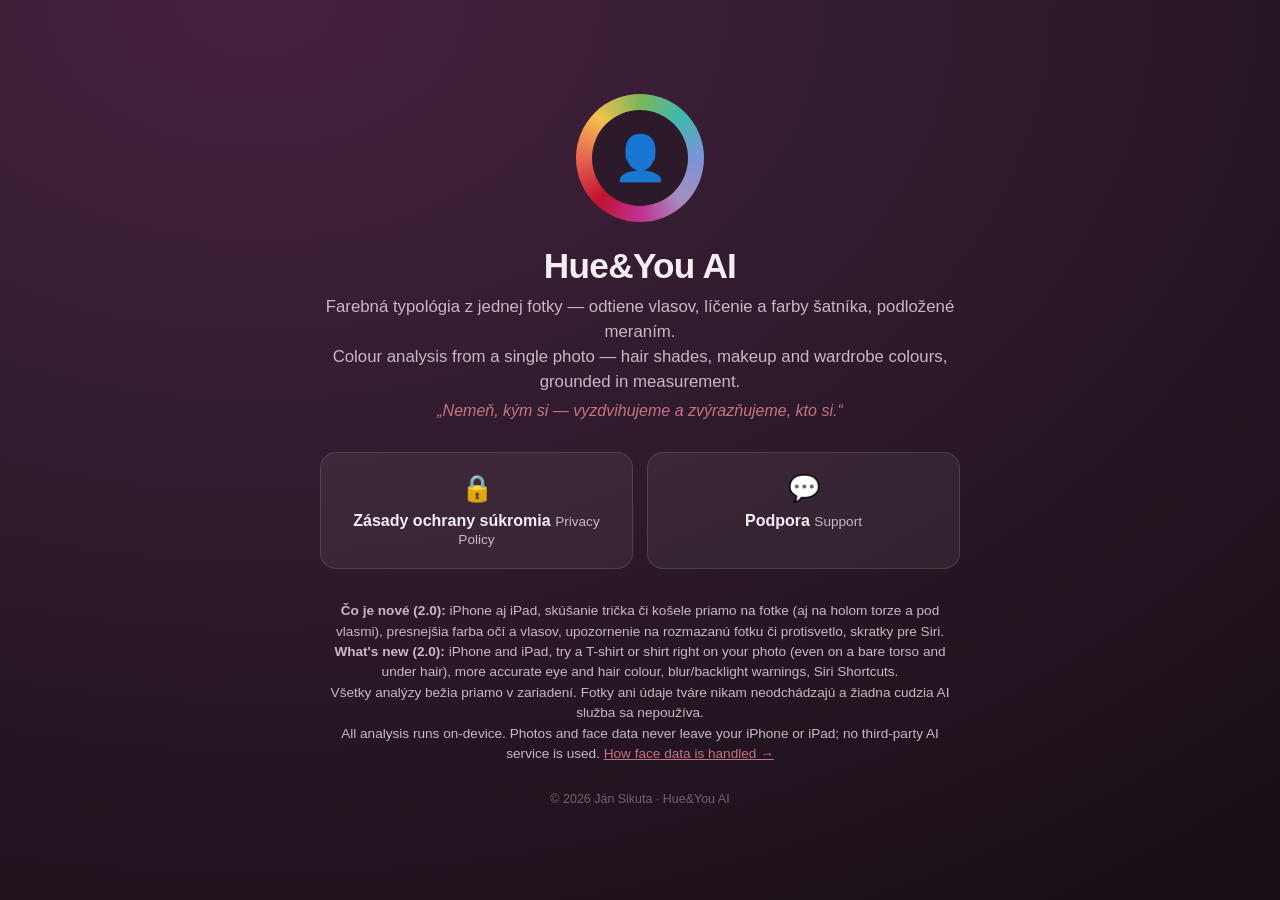
==== index.html @ 9d91d737 "Add files via upload updated 2.0" ====
<!DOCTYPE html>
<html lang="sk">
<head>
<meta charset="utf-8">
<meta name="viewport" content="width=device-width, initial-scale=1">
<title>Hue&You AI</title>
<style>
  :root {
    --plum: #2c1929; --rose: #c47484; --ink: #f4eef2; --muted: #c9b8c4;
    --card: rgba(255,255,255,.06);
  }
  * { margin: 0; padding: 0; box-sizing: border-box; }
  body {
    font-family: -apple-system, BlinkMacSystemFont, "Segoe UI", Roboto, sans-serif;
    background: radial-gradient(120% 120% at 20% 0%, #46223f 0%, var(--plum) 55%, #180e17 100%);
    color: var(--ink); min-height: 100vh; display: flex; align-items: center; justify-content: center;
    padding: 32px 20px;
  }
  main { max-width: 640px; width: 100%; text-align: center; }
  .halo {
    width: 128px; height: 128px; margin: 0 auto 24px; border-radius: 50%;
    background: conic-gradient(from 270deg, #e8654f, #f2c14e, #7cb65b, #3fb8af, #7b93d6, #a48fc0, #c2308f, #c1122f, #e8654f);
    display: flex; align-items: center; justify-content: center;
  }
  .halo .inner {
    width: 96px; height: 96px; border-radius: 50%; background: var(--plum);
    display: flex; align-items: center; justify-content: center; font-size: 44px;
  }
  h1 { font-size: 2.2rem; letter-spacing: -.02em; margin-bottom: 8px; }
  .tagline { color: var(--muted); font-size: 1.05rem; line-height: 1.5; margin-bottom: 8px; }
  .motto { color: var(--rose); font-style: italic; margin-bottom: 32px; }
  .cards { display: grid; grid-template-columns: 1fr 1fr; gap: 14px; margin-bottom: 32px; }
  @media (max-width: 480px) { .cards { grid-template-columns: 1fr; } }
  a.card {
    display: block; background: var(--card); border: 1px solid rgba(255,255,255,.12);
    border-radius: 16px; padding: 20px 16px; text-decoration: none; color: var(--ink);
    transition: background .15s ease;
  }
  a.card:hover { background: rgba(255,255,255,.11); }
  a.card .emoji { font-size: 26px; display: block; margin-bottom: 8px; }
  a.card .title { font-weight: 600; margin-bottom: 4px; }
  a.card .sub { color: var(--muted); font-size: .85rem; }
  .privacy-line { color: var(--muted); font-size: .85rem; line-height: 1.5; }
  footer { margin-top: 28px; color: rgba(255,255,255,.35); font-size: .78rem; }
</style>
</head>
<body>
<main>
  <div class="halo"><div class="inner">👤</div></div>
  <h1>Hue&amp;You AI</h1>
  <p class="tagline">Farebná typológia z jednej fotky — odtiene vlasov, líčenie a farby šatníka, podložené meraním.<br>
  Colour analysis from a single photo — hair shades, makeup and wardrobe colours, grounded in measurement.</p>
  <p class="motto">„Nemeň, kým si — vyzdvihujeme a zvýrazňujeme, kto si.“</p>

  <div class="cards">
    <a class="card" href="privacy.html">
      <span class="emoji">🔒</span>
      <span class="title">Zásady ochrany súkromia</span>
      <span class="sub">Privacy Policy</span>
    </a>
    <a class="card" href="support.html">
      <span class="emoji">💬</span>
      <span class="title">Podpora</span>
      <span class="sub">Support</span>
    </a>
  </div>

  <p class="privacy-line"><strong>Čo je nové (2.0):</strong> iPhone aj iPad, skúšanie trička či košele priamo na fotke (aj na holom torze a pod vlasmi), presnejšia farba očí a vlasov, upozornenie na rozmazanú fotku či protisvetlo, skratky pre Siri.<br>
  <strong>What's new (2.0):</strong> iPhone and iPad, try a T-shirt or shirt right on your photo (even on a bare torso and under hair), more accurate eye and hair colour, blur/backlight warnings, Siri Shortcuts.</p>

  <p class="privacy-line">Všetky analýzy bežia priamo v zariadení. Fotky ani údaje tváre nikam neodchádzajú a žiadna cudzia AI služba sa nepoužíva.<br>
  All analysis runs on-device. Photos and face data never leave your iPhone or iPad; no third-party AI service is used.
  <a href="privacy.html#face-data" style="color:var(--rose)">How face data is handled →</a></p>

  <footer>© 2026 Ján Sikuta · Hue&amp;You AI</footer>
</main>
</body>
</html>
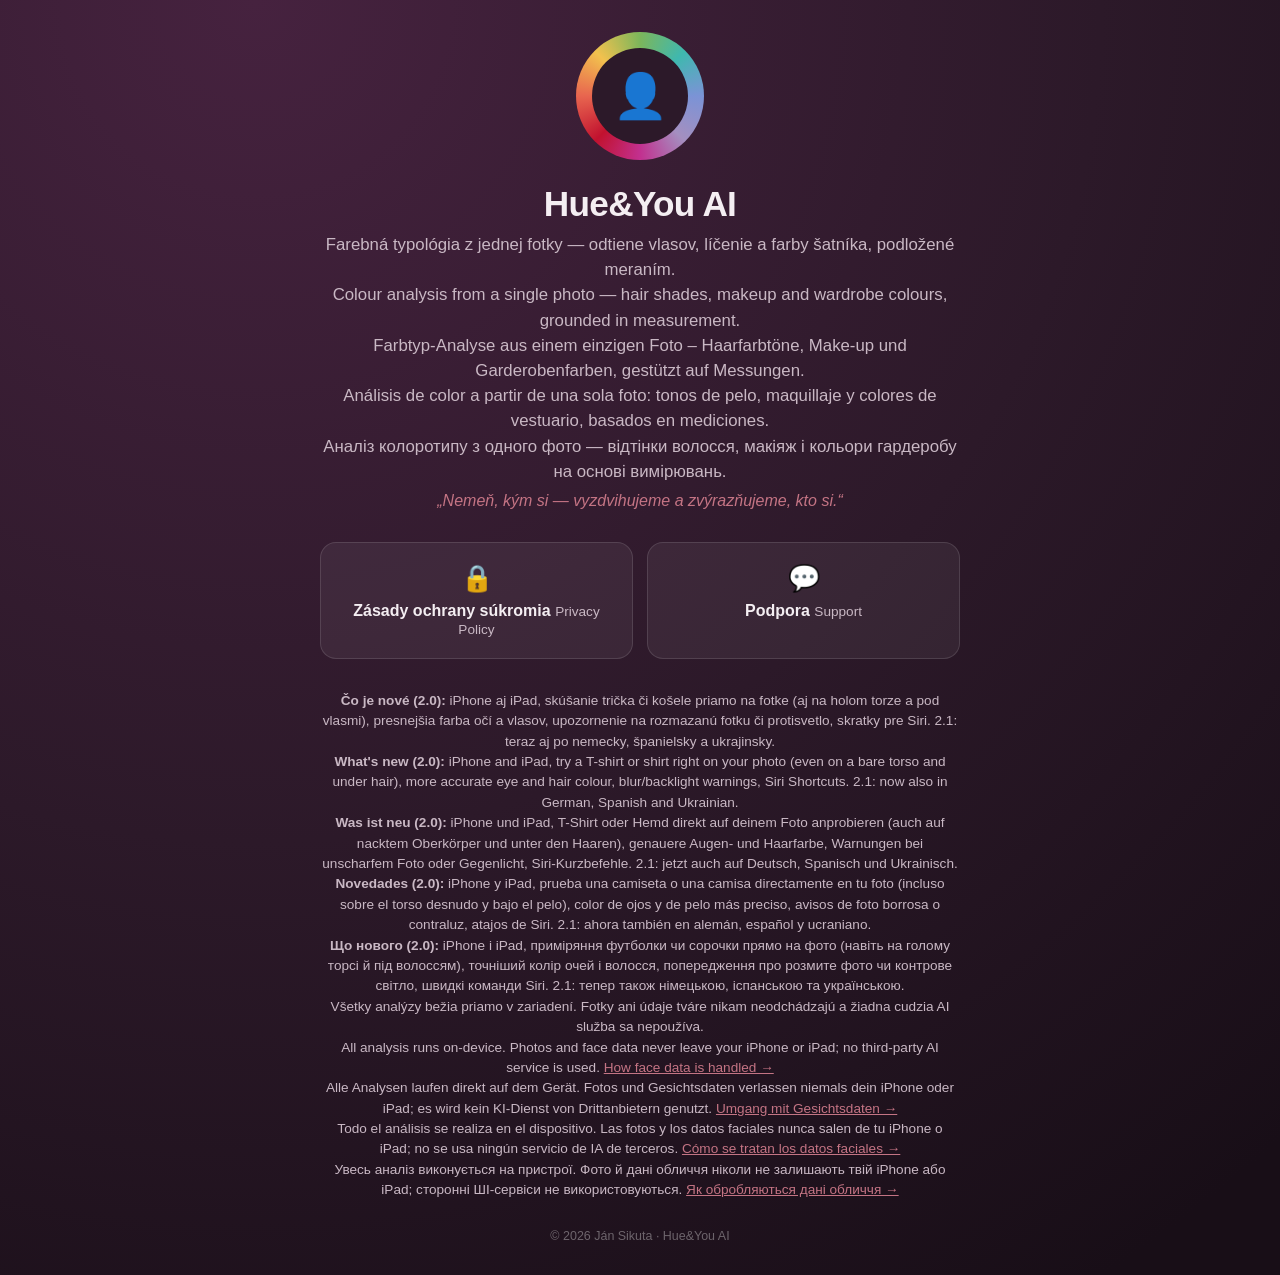
==== commit b8f9d97f: "Add files via upload" ====
--- a/index.html
+++ b/index.html
@@ -49,7 +49,10 @@
   <div class="halo"><div class="inner">👤</div></div>
   <h1>Hue&amp;You AI</h1>
   <p class="tagline">Farebná typológia z jednej fotky — odtiene vlasov, líčenie a farby šatníka, podložené meraním.<br>
-  Colour analysis from a single photo — hair shades, makeup and wardrobe colours, grounded in measurement.</p>
+  Colour analysis from a single photo — hair shades, makeup and wardrobe colours, grounded in measurement.<br>
+  <span lang="de">Farbtyp-Analyse aus einem einzigen Foto – Haarfarbtöne, Make-up und Garderobenfarben, gestützt auf Messungen.</span><br>
+  <span lang="es">Análisis de color a partir de una sola foto: tonos de pelo, maquillaje y colores de vestuario, basados en mediciones.</span><br>
+  <span lang="uk">Аналіз колоротипу з одного фото — відтінки волосся, макіяж і кольори гардеробу на основі вимірювань.</span></p>
   <p class="motto">„Nemeň, kým si — vyzdvihujeme a zvýrazňujeme, kto si.“</p>
 
   <div class="cards">
@@ -65,12 +68,21 @@
     </a>
   </div>
 
-  <p class="privacy-line"><strong>Čo je nové (2.0):</strong> iPhone aj iPad, skúšanie trička či košele priamo na fotke (aj na holom torze a pod vlasmi), presnejšia farba očí a vlasov, upozornenie na rozmazanú fotku či protisvetlo, skratky pre Siri.<br>
-  <strong>What's new (2.0):</strong> iPhone and iPad, try a T-shirt or shirt right on your photo (even on a bare torso and under hair), more accurate eye and hair colour, blur/backlight warnings, Siri Shortcuts.</p>
+  <p class="privacy-line"><strong>Čo je nové (2.0):</strong> iPhone aj iPad, skúšanie trička či košele priamo na fotke (aj na holom torze a pod vlasmi), presnejšia farba očí a vlasov, upozornenie na rozmazanú fotku či protisvetlo, skratky pre Siri. 2.1: teraz aj po nemecky, španielsky a ukrajinsky.<br>
+  <strong>What's new (2.0):</strong> iPhone and iPad, try a T-shirt or shirt right on your photo (even on a bare torso and under hair), more accurate eye and hair colour, blur/backlight warnings, Siri Shortcuts. 2.1: now also in German, Spanish and Ukrainian.<br>
+  <span lang="de"><strong>Was ist neu (2.0):</strong> iPhone und iPad, T-Shirt oder Hemd direkt auf deinem Foto anprobieren (auch auf nacktem Oberkörper und unter den Haaren), genauere Augen- und Haarfarbe, Warnungen bei unscharfem Foto oder Gegenlicht, Siri-Kurzbefehle. 2.1: jetzt auch auf Deutsch, Spanisch und Ukrainisch.</span><br>
+  <span lang="es"><strong>Novedades (2.0):</strong> iPhone y iPad, prueba una camiseta o una camisa directamente en tu foto (incluso sobre el torso desnudo y bajo el pelo), color de ojos y de pelo más preciso, avisos de foto borrosa o contraluz, atajos de Siri. 2.1: ahora también en alemán, español y ucraniano.</span><br>
+  <span lang="uk"><strong>Що нового (2.0):</strong> iPhone і iPad, приміряння футболки чи сорочки прямо на фото (навіть на голому торсі й під волоссям), точніший колір очей і волосся, попередження про розмите фото чи контрове світло, швидкі команди Siri. 2.1: тепер також німецькою, іспанською та українською.</span></p>
 
   <p class="privacy-line">Všetky analýzy bežia priamo v zariadení. Fotky ani údaje tváre nikam neodchádzajú a žiadna cudzia AI služba sa nepoužíva.<br>
   All analysis runs on-device. Photos and face data never leave your iPhone or iPad; no third-party AI service is used.
-  <a href="privacy.html#face-data" style="color:var(--rose)">How face data is handled →</a></p>
+  <a href="privacy.html#face-data" style="color:var(--rose)">How face data is handled →</a><br>
+  <span lang="de">Alle Analysen laufen direkt auf dem Gerät. Fotos und Gesichtsdaten verlassen niemals dein iPhone oder iPad; es wird kein KI-Dienst von Drittanbietern genutzt.
+  <a href="privacy.html#gesichtsdaten" style="color:var(--rose)">Umgang mit Gesichtsdaten →</a></span><br>
+  <span lang="es">Todo el análisis se realiza en el dispositivo. Las fotos y los datos faciales nunca salen de tu iPhone o iPad; no se usa ningún servicio de IA de terceros.
+  <a href="privacy.html#datos-faciales" style="color:var(--rose)">Cómo se tratan los datos faciales →</a></span><br>
+  <span lang="uk">Увесь аналіз виконується на пристрої. Фото й дані обличчя ніколи не залишають твій iPhone або iPad; сторонні ШІ-сервіси не використовуються.
+  <a href="privacy.html#dani-oblychchia" style="color:var(--rose)">Як обробляються дані обличчя →</a></span></p>
 
   <footer>© 2026 Ján Sikuta · Hue&amp;You AI</footer>
 </main>
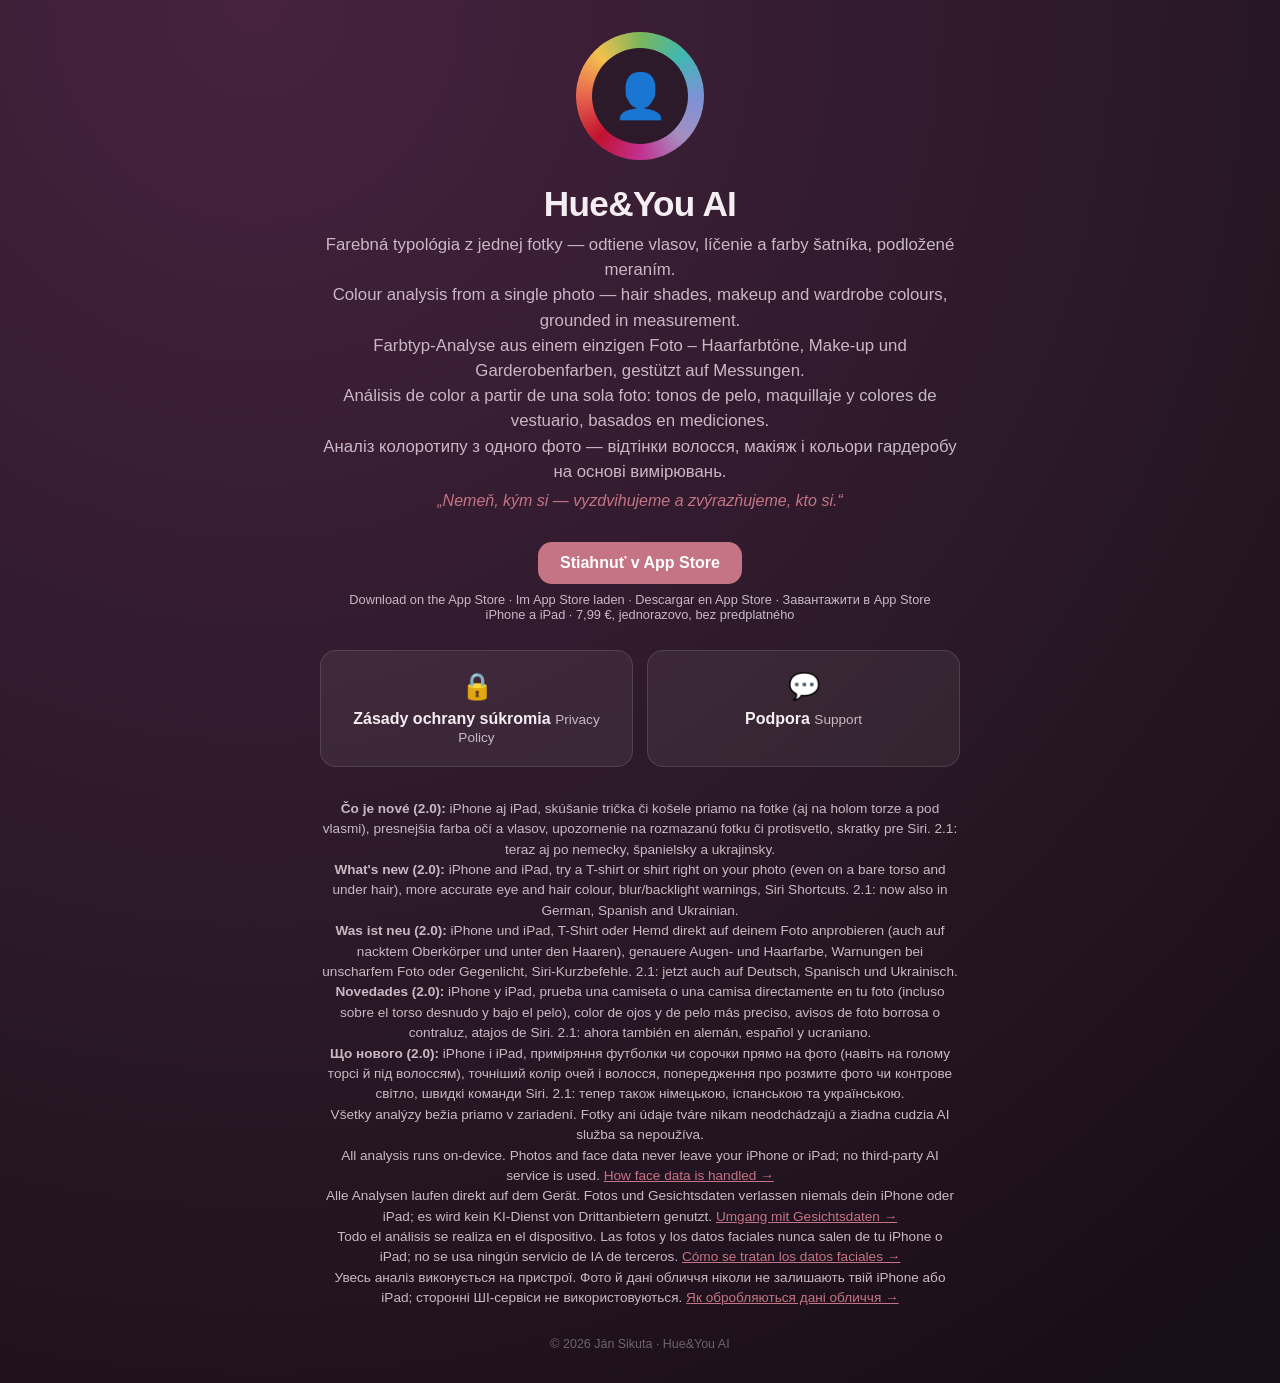
==== commit fa05c6d4: "Add files via upload updated" ====
--- a/index.html
+++ b/index.html
@@ -29,6 +29,10 @@
   h1 { font-size: 2.2rem; letter-spacing: -.02em; margin-bottom: 8px; }
   .tagline { color: var(--muted); font-size: 1.05rem; line-height: 1.5; margin-bottom: 8px; }
   .motto { color: var(--rose); font-style: italic; margin-bottom: 32px; }
+  .store { display: inline-flex; align-items: center; gap: 10px; background: var(--rose); color: #fff;
+    text-decoration: none; font-weight: 600; padding: 12px 22px; border-radius: 14px; margin-bottom: 8px; }
+  .store:hover { filter: brightness(1.08); }
+  .store-sub { color: var(--muted); font-size: .8rem; margin-bottom: 28px; }
   .cards { display: grid; grid-template-columns: 1fr 1fr; gap: 14px; margin-bottom: 32px; }
   @media (max-width: 480px) { .cards { grid-template-columns: 1fr; } }
   a.card {
@@ -54,6 +58,9 @@
   <span lang="es">Análisis de color a partir de una sola foto: tonos de pelo, maquillaje y colores de vestuario, basados en mediciones.</span><br>
   <span lang="uk">Аналіз колоротипу з одного фото — відтінки волосся, макіяж і кольори гардеробу на основі вимірювань.</span></p>
   <p class="motto">„Nemeň, kým si — vyzdvihujeme a zvýrazňujeme, kto si.“</p>
+
+  <a class="store" href="https://apps.apple.com/app/id6802354065">Stiahnuť v App Store</a>
+  <p class="store-sub">Download on the App Store · Im App Store laden · Descargar en App Store · Завантажити в App Store<br>iPhone a iPad · 7,99 €, jednorazovo, bez predplatného</p>
 
   <div class="cards">
     <a class="card" href="privacy.html">
@@ -84,7 +91,8 @@
   <span lang="uk">Увесь аналіз виконується на пристрої. Фото й дані обличчя ніколи не залишають твій iPhone або iPad; сторонні ШІ-сервіси не використовуються.
   <a href="privacy.html#dani-oblychchia" style="color:var(--rose)">Як обробляються дані обличчя →</a></span></p>
 
-  <footer>© 2026 Ján Sikuta · Hue&amp;You AI</footer>
+  <footer><span data-fz>©</span> 2026 Ján Sikuta · Hue&amp;You AI</footer>
 </main>
+<script src="site.js" defer></script>
 </body>
 </html>
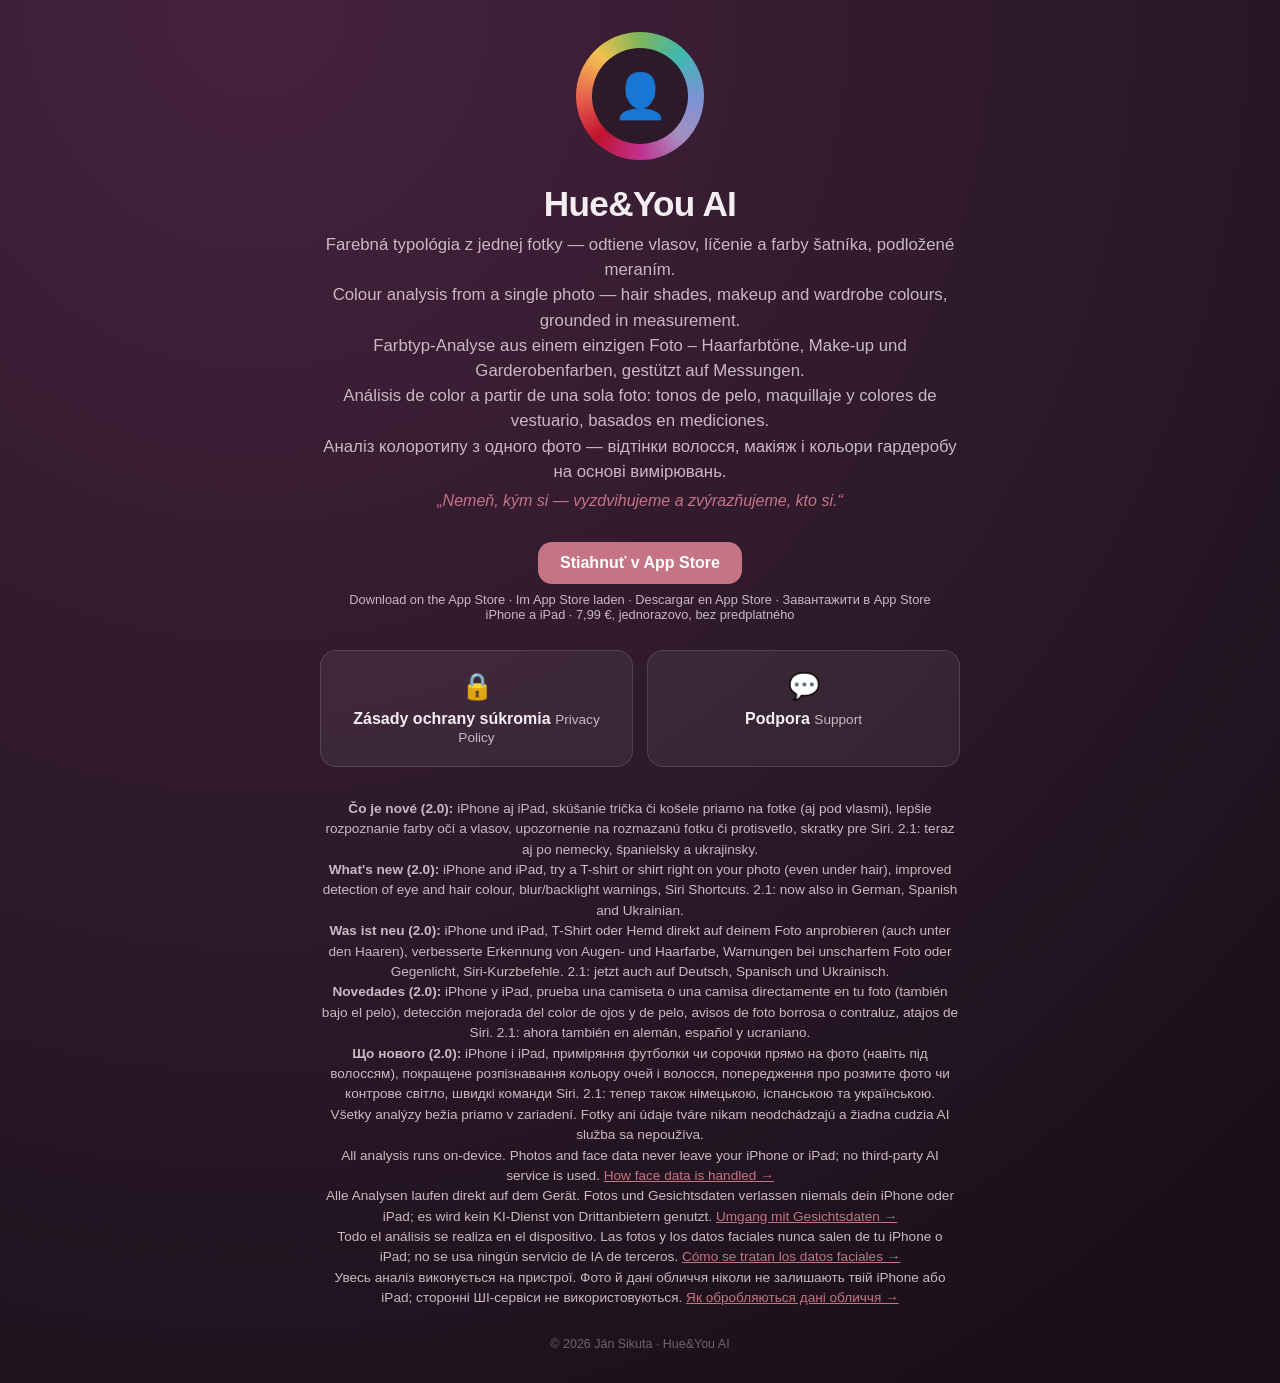
==== commit bf4cccb5: "Text 2.0: bez zmienky o holom torze, lepšie rozpoznanie namiesto presnejšie (pravidlá Apple 2026-10)" ====
--- a/index.html
+++ b/index.html
@@ -75,11 +75,11 @@
     </a>
   </div>
 
-  <p class="privacy-line"><strong>Čo je nové (2.0):</strong> iPhone aj iPad, skúšanie trička či košele priamo na fotke (aj na holom torze a pod vlasmi), presnejšia farba očí a vlasov, upozornenie na rozmazanú fotku či protisvetlo, skratky pre Siri. 2.1: teraz aj po nemecky, španielsky a ukrajinsky.<br>
-  <strong>What's new (2.0):</strong> iPhone and iPad, try a T-shirt or shirt right on your photo (even on a bare torso and under hair), more accurate eye and hair colour, blur/backlight warnings, Siri Shortcuts. 2.1: now also in German, Spanish and Ukrainian.<br>
-  <span lang="de"><strong>Was ist neu (2.0):</strong> iPhone und iPad, T-Shirt oder Hemd direkt auf deinem Foto anprobieren (auch auf nacktem Oberkörper und unter den Haaren), genauere Augen- und Haarfarbe, Warnungen bei unscharfem Foto oder Gegenlicht, Siri-Kurzbefehle. 2.1: jetzt auch auf Deutsch, Spanisch und Ukrainisch.</span><br>
-  <span lang="es"><strong>Novedades (2.0):</strong> iPhone y iPad, prueba una camiseta o una camisa directamente en tu foto (incluso sobre el torso desnudo y bajo el pelo), color de ojos y de pelo más preciso, avisos de foto borrosa o contraluz, atajos de Siri. 2.1: ahora también en alemán, español y ucraniano.</span><br>
-  <span lang="uk"><strong>Що нового (2.0):</strong> iPhone і iPad, приміряння футболки чи сорочки прямо на фото (навіть на голому торсі й під волоссям), точніший колір очей і волосся, попередження про розмите фото чи контрове світло, швидкі команди Siri. 2.1: тепер також німецькою, іспанською та українською.</span></p>
+  <p class="privacy-line"><strong>Čo je nové (2.0):</strong> iPhone aj iPad, skúšanie trička či košele priamo na fotke (aj pod vlasmi), lepšie rozpoznanie farby očí a vlasov, upozornenie na rozmazanú fotku či protisvetlo, skratky pre Siri. 2.1: teraz aj po nemecky, španielsky a ukrajinsky.<br>
+  <strong>What's new (2.0):</strong> iPhone and iPad, try a T-shirt or shirt right on your photo (even under hair), improved detection of eye and hair colour, blur/backlight warnings, Siri Shortcuts. 2.1: now also in German, Spanish and Ukrainian.<br>
+  <span lang="de"><strong>Was ist neu (2.0):</strong> iPhone und iPad, T-Shirt oder Hemd direkt auf deinem Foto anprobieren (auch unter den Haaren), verbesserte Erkennung von Augen- und Haarfarbe, Warnungen bei unscharfem Foto oder Gegenlicht, Siri-Kurzbefehle. 2.1: jetzt auch auf Deutsch, Spanisch und Ukrainisch.</span><br>
+  <span lang="es"><strong>Novedades (2.0):</strong> iPhone y iPad, prueba una camiseta o una camisa directamente en tu foto (también bajo el pelo), detección mejorada del color de ojos y de pelo, avisos de foto borrosa o contraluz, atajos de Siri. 2.1: ahora también en alemán, español y ucraniano.</span><br>
+  <span lang="uk"><strong>Що нового (2.0):</strong> iPhone і iPad, приміряння футболки чи сорочки прямо на фото (навіть під волоссям), покращене розпізнавання кольору очей і волосся, попередження про розмите фото чи контрове світло, швидкі команди Siri. 2.1: тепер також німецькою, іспанською та українською.</span></p>
 
   <p class="privacy-line">Všetky analýzy bežia priamo v zariadení. Fotky ani údaje tváre nikam neodchádzajú a žiadna cudzia AI služba sa nepoužíva.<br>
   All analysis runs on-device. Photos and face data never leave your iPhone or iPad; no third-party AI service is used.
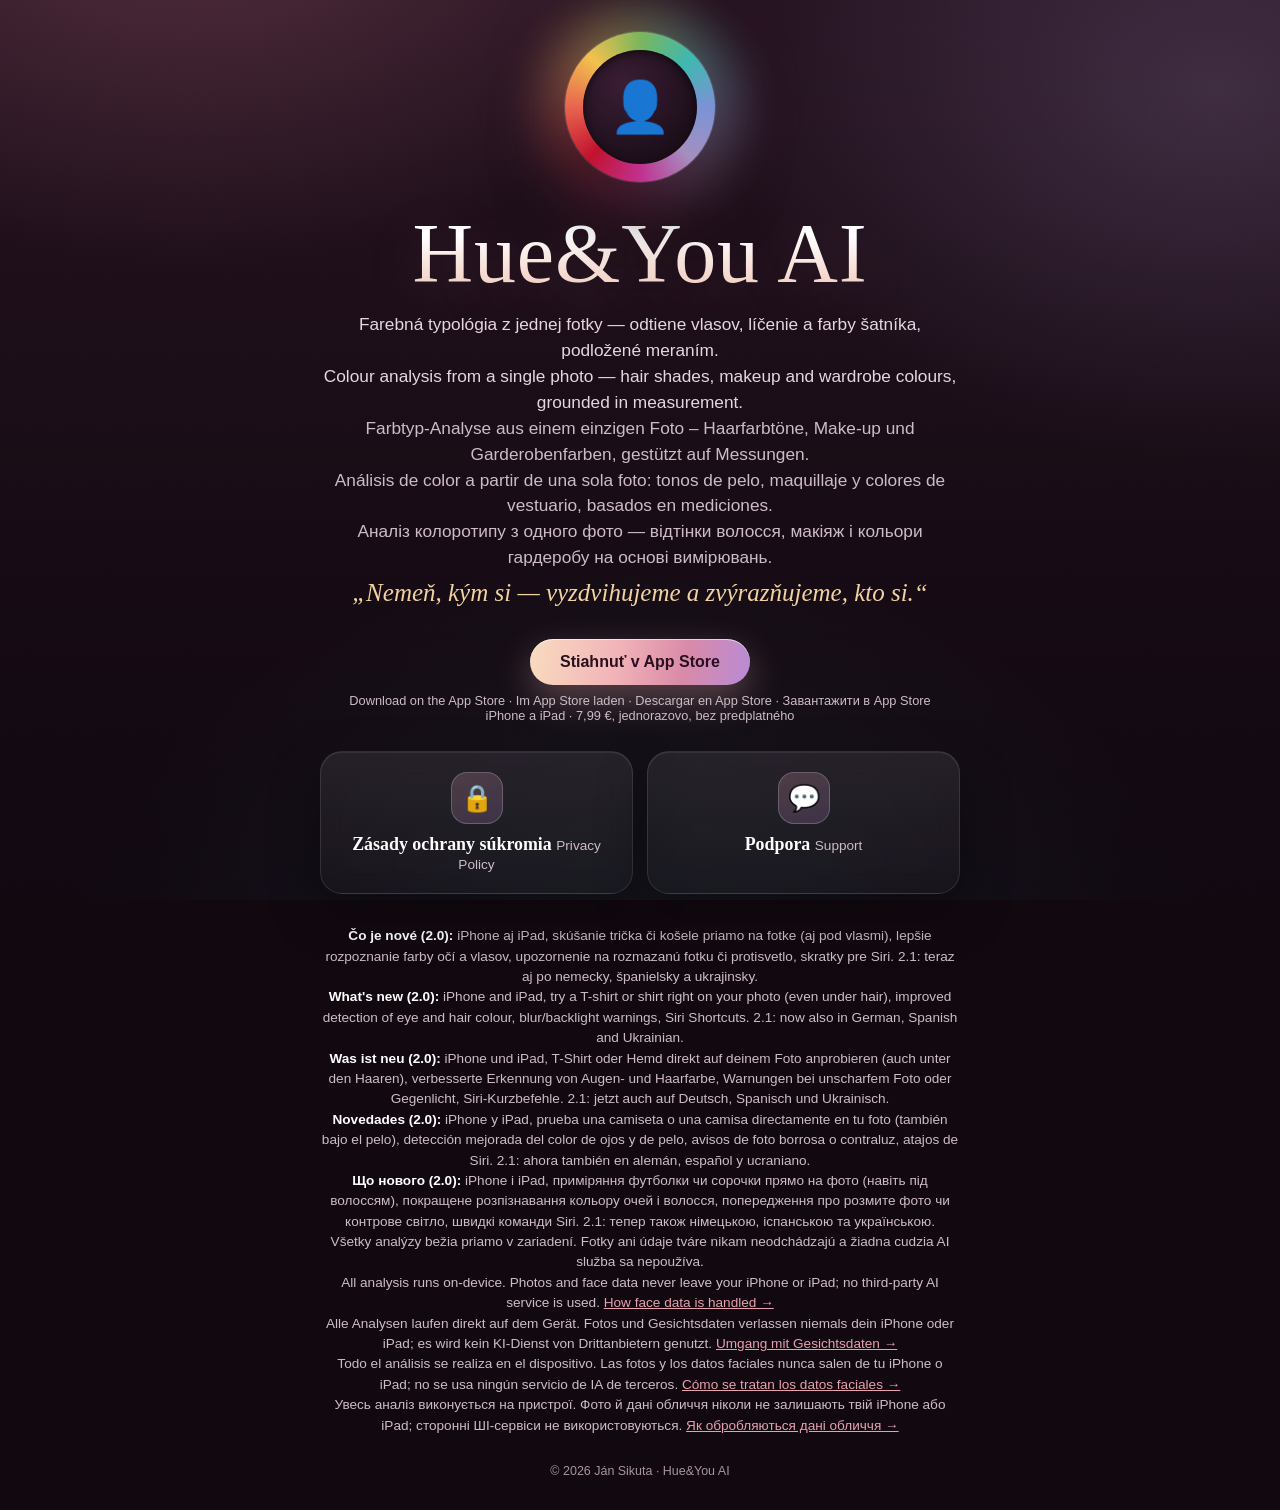
==== commit 344e3824: "Nový vzhľad (glam.css): haute couture - zamatová slivka, dúhový prstenec, ružové zlato, Didot" ====
--- a/index.html
+++ b/index.html
@@ -47,6 +47,7 @@
   .privacy-line { color: var(--muted); font-size: .85rem; line-height: 1.5; }
   footer { margin-top: 28px; color: rgba(255,255,255,.35); font-size: .78rem; }
 </style>
+<link rel="stylesheet" href="glam.css?v=20261017">
 </head>
 <body>
 <main>
--- a/glam.css
+++ b/glam.css
@@ -0,0 +1,89 @@
+/* Hue&You AI - glam.css
+   „Haute couture“: zamatová slivka, dúhový prstenec farieb, ružovozlatý akcent a módne pätkové písmo
+   (Didot / Bodoni na zariadeniach Apple, inak New York či Georgia; bez Google Fonts).
+   Načítava sa po vnútornom <style> a prepisuje jeho farby. */
+:root{
+  --plum:#1d0f1b; --rose:#e7a0ae; --rose-2:#f5c6c9; --gold:#f1d3a1;
+  --ink:#f7eff4; --muted:#cdbcc8; --soft:#a8949f;
+  --line:rgba(255,255,255,.11); --line-2:rgba(255,255,255,.2);
+  --grad:linear-gradient(100deg,#f9dcc0 0%,#f1b3b8 40%,#d98aa8 70%,#b88bd6 100%);
+  --display:"Didot","Bodoni 72","Bodoni MT","New York",ui-serif,Georgia,serif;
+  --serif:"New York","Iowan Old Style",ui-serif,Georgia,serif;
+  color-scheme:dark;
+}
+html{background:#120910;}
+body{
+  background:
+    radial-gradient(900px 600px at 15% -10%, rgba(196,116,132,.28), transparent 60%),
+    radial-gradient(800px 600px at 95% 10%, rgba(164,143,192,.22), transparent 62%),
+    radial-gradient(1000px 800px at 50% 115%, rgba(63,184,175,.10), transparent 60%),
+    linear-gradient(180deg,#24111f 0%,#160b14 60%,#100710 100%)!important;
+  background-attachment:fixed!important;color:var(--ink)!important;
+}
+body::before{
+  content:"";position:fixed;inset:0;pointer-events:none;z-index:0;opacity:.06;mix-blend-mode:overlay;
+  background-image:url("data:image/svg+xml;utf8,<svg xmlns='http://www.w3.org/2000/svg' width='160' height='160'><filter id='n'><feTurbulence type='fractalNoise' baseFrequency='.9' numOctaves='2' stitchTiles='stitch'/></filter><rect width='100%' height='100%' filter='url(%23n)'/></svg>");
+}
+main{position:relative;z-index:1;}
+::selection{background:rgba(231,160,174,.4);color:#fff;}
+
+/* Dúhový prstenec */
+.halo{
+  width:150px!important;height:150px!important;margin-bottom:30px!important;position:relative;
+  box-shadow:0 0 0 1px rgba(255,255,255,.12),0 30px 70px rgba(0,0,0,.55),0 0 90px rgba(241,179,184,.30);
+  animation:spin 40s linear infinite;
+}
+.halo::after{content:"";position:absolute;inset:-14px;border-radius:50%;z-index:-1;
+  background:inherit;filter:blur(26px);opacity:.55;}
+.halo .inner{
+  width:114px!important;height:114px!important;font-size:50px!important;
+  background:radial-gradient(circle at 35% 30%,#3a1d34,#1d0f1b 70%)!important;
+  box-shadow:inset 0 2px 10px rgba(0,0,0,.6);animation:spin 40s linear infinite reverse;
+}
+@keyframes spin{to{transform:rotate(360deg);}}
+@media (prefers-reduced-motion:reduce){.halo,.halo .inner{animation:none;}}
+
+/* Typografia */
+h1{
+  font-family:var(--display)!important;font-weight:400!important;letter-spacing:.01em!important;
+  font-size:clamp(30px,7vw,52px)!important;line-height:1.05!important;margin-bottom:16px!important;hyphens:auto;overflow-wrap:break-word;
+  background:linear-gradient(180deg,#ffffff 30%,#f1c9b8 100%);-webkit-background-clip:text;background-clip:text;color:transparent;
+  text-shadow:0 10px 60px rgba(241,179,184,.18);
+}
+.halo ~ h1{font-size:clamp(46px,9vw,84px)!important;line-height:1!important;}
+h2{font-family:var(--serif)!important;font-weight:600!important;color:var(--rose-2)!important;font-size:clamp(20px,2.6vw,24px)!important;letter-spacing:.01em;}
+.tagline{color:#e6d6e0!important;font-weight:300;font-size:1.08rem!important;}
+.tagline span[lang]{color:var(--muted);}
+.motto{font-family:var(--display);font-style:italic;color:var(--gold)!important;font-size:clamp(20px,2.6vw,25px)!important;}
+p,li{color:#e9dde5;}
+.en,.store-sub,.privacy-line,.updated{color:var(--muted)!important;}
+a,li a{color:var(--rose-2);}
+a:hover{color:#fff;}
+a.back{color:var(--rose)!important;letter-spacing:.04em;}
+strong,b{color:#fff;}
+
+/* Tlačidlá */
+.store,.mail{
+  background:var(--grad)!important;color:#2a0f1f!important;font-weight:700!important;border-radius:999px!important;
+  padding:14px 30px!important;box-shadow:0 14px 36px rgba(241,179,184,.32),inset 0 1px 0 rgba(255,255,255,.6)!important;
+  transition:transform .2s ease,box-shadow .2s ease;
+}
+.store:hover,.mail:hover{transform:translateY(-2px);filter:none!important;box-shadow:0 20px 46px rgba(241,179,184,.42),inset 0 1px 0 rgba(255,255,255,.6)!important;}
+
+/* Karty a boxy */
+a.card,.box{
+  background:linear-gradient(180deg,rgba(255,255,255,.08),rgba(255,255,255,.025))!important;
+  border:1px solid var(--line)!important;border-radius:22px!important;
+  -webkit-backdrop-filter:blur(12px);backdrop-filter:blur(12px);
+  box-shadow:inset 0 1px 0 rgba(255,255,255,.07),0 20px 50px rgba(0,0,0,.35)!important;
+}
+a.card{transition:transform .25s ease,border-color .25s ease,box-shadow .25s ease;}
+a.card:hover{transform:translateY(-3px);border-color:rgba(241,179,184,.45)!important;
+  box-shadow:inset 0 1px 0 rgba(255,255,255,.09),0 26px 60px rgba(0,0,0,.45),0 0 50px rgba(241,179,184,.14)!important;}
+a.card .title{font-family:var(--serif);font-size:1.12rem;color:#fff;}
+a.card .emoji{width:52px;height:52px;margin:0 auto 10px!important;display:grid!important;place-items:center;border-radius:16px;
+  background:linear-gradient(150deg,rgba(241,179,184,.20),rgba(184,139,214,.20));border:1px solid var(--line-2);}
+
+footer{color:var(--soft)!important;}
+footer a{color:var(--rose-2)!important;}
+@media (max-width:600px){body{background-attachment:scroll!important;}}
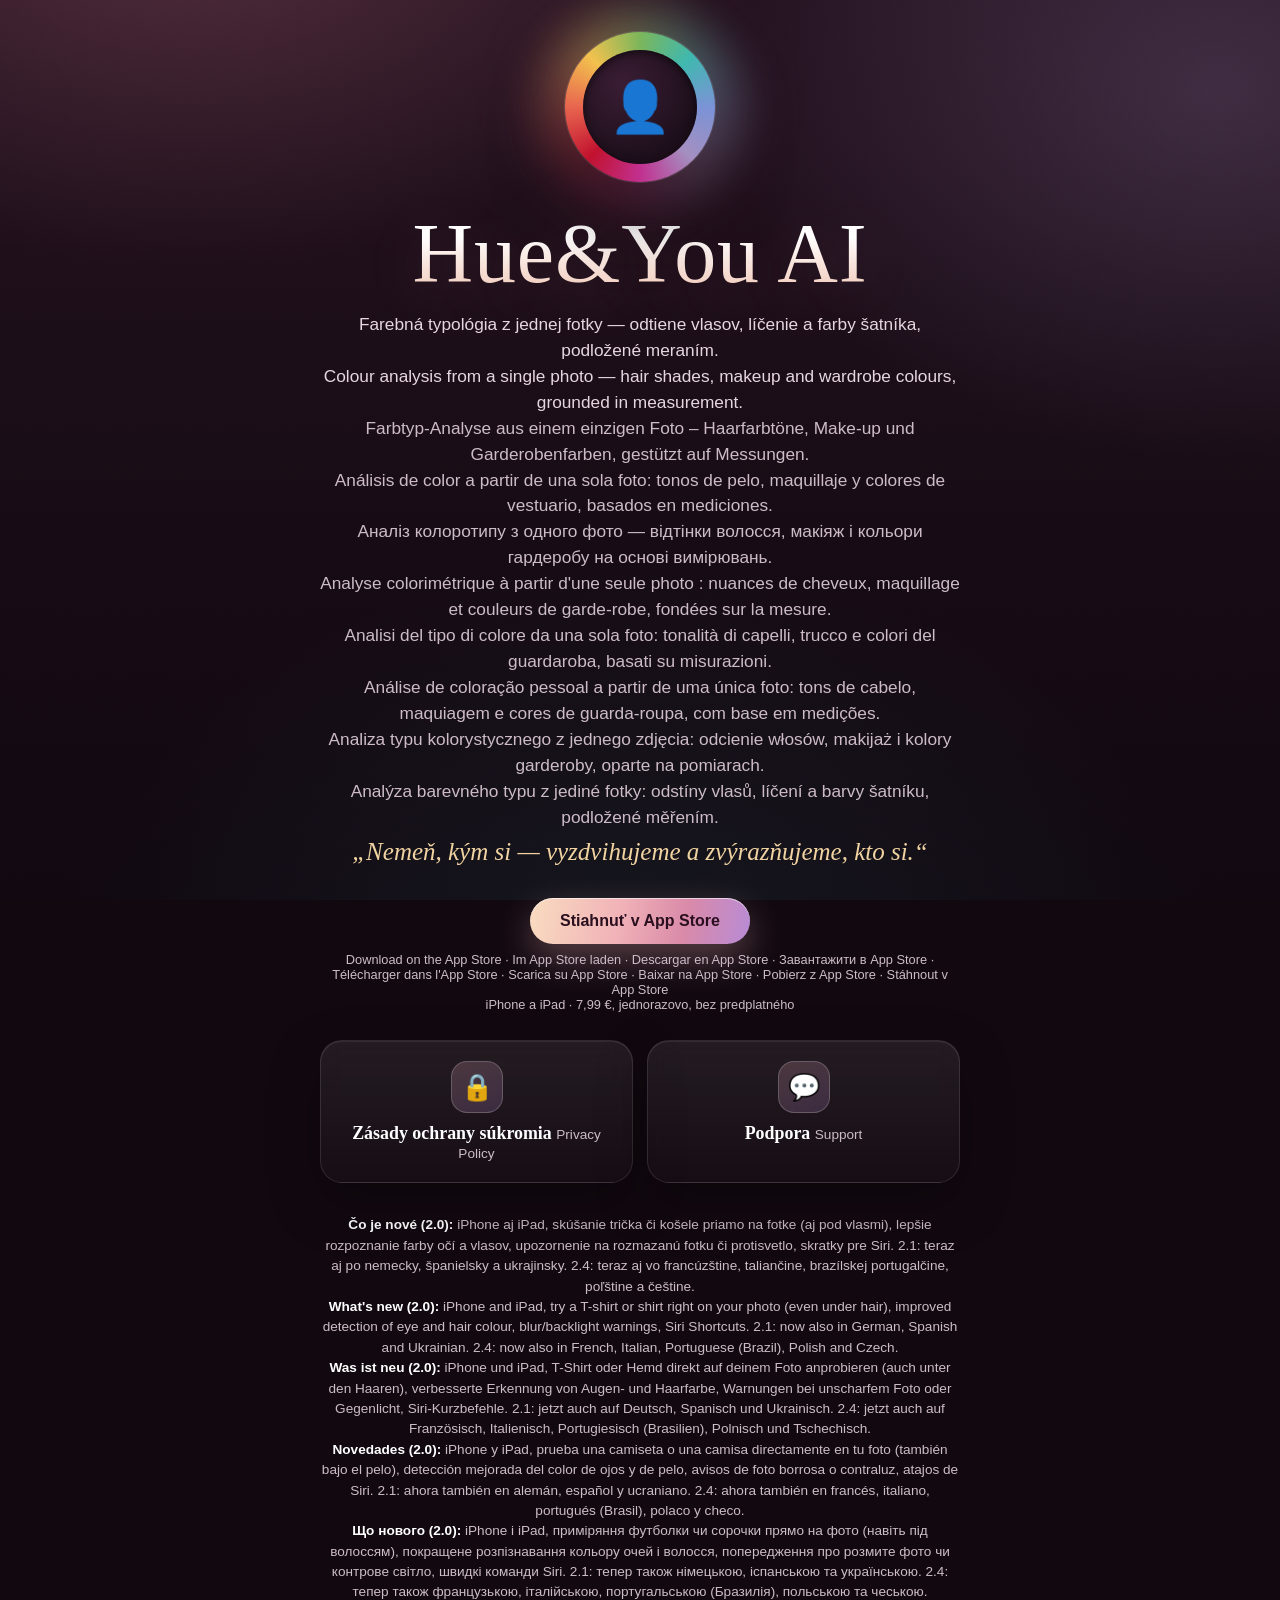
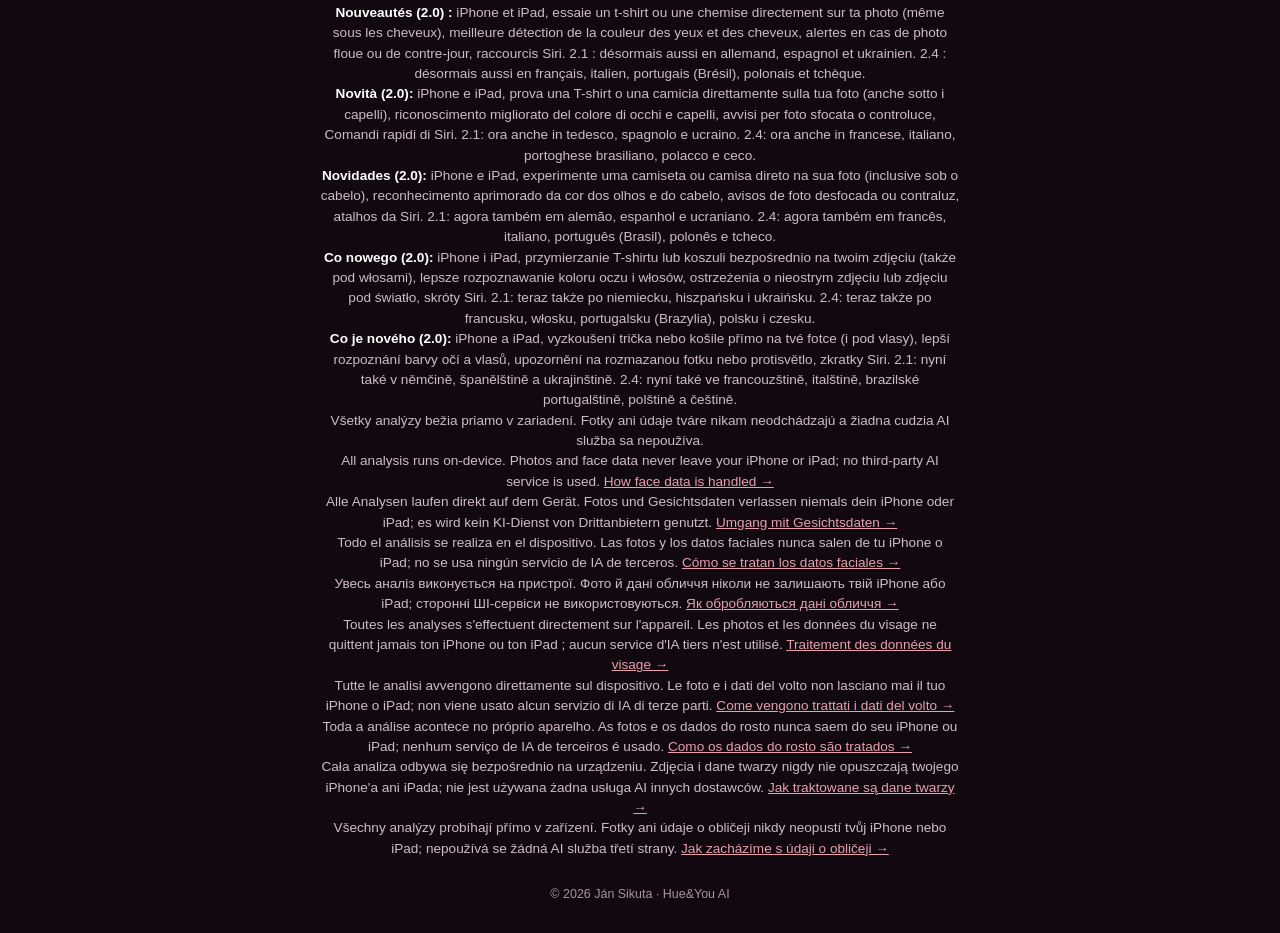
==== commit e3cf39d2: "Add files via upload" ====
--- a/index.html
+++ b/index.html
@@ -57,11 +57,16 @@
   Colour analysis from a single photo — hair shades, makeup and wardrobe colours, grounded in measurement.<br>
   <span lang="de">Farbtyp-Analyse aus einem einzigen Foto – Haarfarbtöne, Make-up und Garderobenfarben, gestützt auf Messungen.</span><br>
   <span lang="es">Análisis de color a partir de una sola foto: tonos de pelo, maquillaje y colores de vestuario, basados en mediciones.</span><br>
-  <span lang="uk">Аналіз колоротипу з одного фото — відтінки волосся, макіяж і кольори гардеробу на основі вимірювань.</span></p>
+  <span lang="uk">Аналіз колоротипу з одного фото — відтінки волосся, макіяж і кольори гардеробу на основі вимірювань.</span><br>
+  <span lang="fr">Analyse colorimétrique à partir d'une seule photo : nuances de cheveux, maquillage et couleurs de garde-robe, fondées sur la mesure.</span><br>
+  <span lang="it">Analisi del tipo di colore da una sola foto: tonalità di capelli, trucco e colori del guardaroba, basati su misurazioni.</span><br>
+  <span lang="pt-BR">Análise de coloração pessoal a partir de uma única foto: tons de cabelo, maquiagem e cores de guarda-roupa, com base em medições.</span><br>
+  <span lang="pl">Analiza typu kolorystycznego z jednego zdjęcia: odcienie włosów, makijaż i kolory garderoby, oparte na pomiarach.</span><br>
+  <span lang="cs">Analýza barevného typu z jediné fotky: odstíny vlasů, líčení a barvy šatníku, podložené měřením.</span></p>
   <p class="motto">„Nemeň, kým si — vyzdvihujeme a zvýrazňujeme, kto si.“</p>
 
   <a class="store" href="https://apps.apple.com/app/id6802354065">Stiahnuť v App Store</a>
-  <p class="store-sub">Download on the App Store · Im App Store laden · Descargar en App Store · Завантажити в App Store<br>iPhone a iPad · 7,99 €, jednorazovo, bez predplatného</p>
+  <p class="store-sub">Download on the App Store · Im App Store laden · Descargar en App Store · Завантажити в App Store · Télécharger dans l'App Store · Scarica su App Store · Baixar na App Store · Pobierz z App Store · Stáhnout v App Store<br>iPhone a iPad · 7,99 €, jednorazovo, bez predplatného</p>
 
   <div class="cards">
     <a class="card" href="privacy.html">
@@ -76,11 +81,16 @@
     </a>
   </div>
 
-  <p class="privacy-line"><strong>Čo je nové (2.0):</strong> iPhone aj iPad, skúšanie trička či košele priamo na fotke (aj pod vlasmi), lepšie rozpoznanie farby očí a vlasov, upozornenie na rozmazanú fotku či protisvetlo, skratky pre Siri. 2.1: teraz aj po nemecky, španielsky a ukrajinsky.<br>
-  <strong>What's new (2.0):</strong> iPhone and iPad, try a T-shirt or shirt right on your photo (even under hair), improved detection of eye and hair colour, blur/backlight warnings, Siri Shortcuts. 2.1: now also in German, Spanish and Ukrainian.<br>
-  <span lang="de"><strong>Was ist neu (2.0):</strong> iPhone und iPad, T-Shirt oder Hemd direkt auf deinem Foto anprobieren (auch unter den Haaren), verbesserte Erkennung von Augen- und Haarfarbe, Warnungen bei unscharfem Foto oder Gegenlicht, Siri-Kurzbefehle. 2.1: jetzt auch auf Deutsch, Spanisch und Ukrainisch.</span><br>
-  <span lang="es"><strong>Novedades (2.0):</strong> iPhone y iPad, prueba una camiseta o una camisa directamente en tu foto (también bajo el pelo), detección mejorada del color de ojos y de pelo, avisos de foto borrosa o contraluz, atajos de Siri. 2.1: ahora también en alemán, español y ucraniano.</span><br>
-  <span lang="uk"><strong>Що нового (2.0):</strong> iPhone і iPad, приміряння футболки чи сорочки прямо на фото (навіть під волоссям), покращене розпізнавання кольору очей і волосся, попередження про розмите фото чи контрове світло, швидкі команди Siri. 2.1: тепер також німецькою, іспанською та українською.</span></p>
+  <p class="privacy-line"><strong>Čo je nové (2.0):</strong> iPhone aj iPad, skúšanie trička či košele priamo na fotke (aj pod vlasmi), lepšie rozpoznanie farby očí a vlasov, upozornenie na rozmazanú fotku či protisvetlo, skratky pre Siri. 2.1: teraz aj po nemecky, španielsky a ukrajinsky. 2.4: teraz aj vo francúzštine, taliančine, brazílskej portugalčine, poľštine a češtine.<br>
+  <strong>What's new (2.0):</strong> iPhone and iPad, try a T-shirt or shirt right on your photo (even under hair), improved detection of eye and hair colour, blur/backlight warnings, Siri Shortcuts. 2.1: now also in German, Spanish and Ukrainian. 2.4: now also in French, Italian, Portuguese (Brazil), Polish and Czech.<br>
+  <span lang="de"><strong>Was ist neu (2.0):</strong> iPhone und iPad, T-Shirt oder Hemd direkt auf deinem Foto anprobieren (auch unter den Haaren), verbesserte Erkennung von Augen- und Haarfarbe, Warnungen bei unscharfem Foto oder Gegenlicht, Siri-Kurzbefehle. 2.1: jetzt auch auf Deutsch, Spanisch und Ukrainisch. 2.4: jetzt auch auf Französisch, Italienisch, Portugiesisch (Brasilien), Polnisch und Tschechisch.</span><br>
+  <span lang="es"><strong>Novedades (2.0):</strong> iPhone y iPad, prueba una camiseta o una camisa directamente en tu foto (también bajo el pelo), detección mejorada del color de ojos y de pelo, avisos de foto borrosa o contraluz, atajos de Siri. 2.1: ahora también en alemán, español y ucraniano. 2.4: ahora también en francés, italiano, portugués (Brasil), polaco y checo.</span><br>
+  <span lang="uk"><strong>Що нового (2.0):</strong> iPhone і iPad, приміряння футболки чи сорочки прямо на фото (навіть під волоссям), покращене розпізнавання кольору очей і волосся, попередження про розмите фото чи контрове світло, швидкі команди Siri. 2.1: тепер також німецькою, іспанською та українською. 2.4: тепер також французькою, італійською, португальською (Бразилія), польською та чеською.</span><br>
+  <span lang="fr"><strong>Nouveautés (2.0) :</strong> iPhone et iPad, essaie un t-shirt ou une chemise directement sur ta photo (même sous les cheveux), meilleure détection de la couleur des yeux et des cheveux, alertes en cas de photo floue ou de contre-jour, raccourcis Siri. 2.1 : désormais aussi en allemand, espagnol et ukrainien. 2.4 : désormais aussi en français, italien, portugais (Brésil), polonais et tchèque.</span><br>
+  <span lang="it"><strong>Novità (2.0):</strong> iPhone e iPad, prova una T-shirt o una camicia direttamente sulla tua foto (anche sotto i capelli), riconoscimento migliorato del colore di occhi e capelli, avvisi per foto sfocata o controluce, Comandi rapidi di Siri. 2.1: ora anche in tedesco, spagnolo e ucraino. 2.4: ora anche in francese, italiano, portoghese brasiliano, polacco e ceco.</span><br>
+  <span lang="pt-BR"><strong>Novidades (2.0):</strong> iPhone e iPad, experimente uma camiseta ou camisa direto na sua foto (inclusive sob o cabelo), reconhecimento aprimorado da cor dos olhos e do cabelo, avisos de foto desfocada ou contraluz, atalhos da Siri. 2.1: agora também em alemão, espanhol e ucraniano. 2.4: agora também em francês, italiano, português (Brasil), polonês e tcheco.</span><br>
+  <span lang="pl"><strong>Co nowego (2.0):</strong> iPhone i iPad, przymierzanie T-shirtu lub koszuli bezpośrednio na twoim zdjęciu (także pod włosami), lepsze rozpoznawanie koloru oczu i włosów, ostrzeżenia o nieostrym zdjęciu lub zdjęciu pod światło, skróty Siri. 2.1: teraz także po niemiecku, hiszpańsku i ukraińsku. 2.4: teraz także po francusku, włosku, portugalsku (Brazylia), polsku i czesku.</span><br>
+  <span lang="cs"><strong>Co je nového (2.0):</strong> iPhone a iPad, vyzkoušení trička nebo košile přímo na tvé fotce (i pod vlasy), lepší rozpoznání barvy očí a vlasů, upozornění na rozmazanou fotku nebo protisvětlo, zkratky Siri. 2.1: nyní také v němčině, španělštině a ukrajinštině. 2.4: nyní také ve francouzštině, italštině, brazilské portugalštině, polštině a češtině.</span></p>
 
   <p class="privacy-line">Všetky analýzy bežia priamo v zariadení. Fotky ani údaje tváre nikam neodchádzajú a žiadna cudzia AI služba sa nepoužíva.<br>
   All analysis runs on-device. Photos and face data never leave your iPhone or iPad; no third-party AI service is used.
@@ -90,7 +100,17 @@
   <span lang="es">Todo el análisis se realiza en el dispositivo. Las fotos y los datos faciales nunca salen de tu iPhone o iPad; no se usa ningún servicio de IA de terceros.
   <a href="privacy.html#datos-faciales" style="color:var(--rose)">Cómo se tratan los datos faciales →</a></span><br>
   <span lang="uk">Увесь аналіз виконується на пристрої. Фото й дані обличчя ніколи не залишають твій iPhone або iPad; сторонні ШІ-сервіси не використовуються.
-  <a href="privacy.html#dani-oblychchia" style="color:var(--rose)">Як обробляються дані обличчя →</a></span></p>
+  <a href="privacy.html#dani-oblychchia" style="color:var(--rose)">Як обробляються дані обличчя →</a></span><br>
+  <span lang="fr">Toutes les analyses s'effectuent directement sur l'appareil. Les photos et les données du visage ne quittent jamais ton iPhone ou ton iPad ; aucun service d'IA tiers n'est utilisé.
+  <a href="privacy.html#donnees-visage" style="color:var(--rose)">Traitement des données du visage →</a></span><br>
+  <span lang="it">Tutte le analisi avvengono direttamente sul dispositivo. Le foto e i dati del volto non lasciano mai il tuo iPhone o iPad; non viene usato alcun servizio di IA di terze parti.
+  <a href="privacy.html#dati-volto" style="color:var(--rose)">Come vengono trattati i dati del volto →</a></span><br>
+  <span lang="pt-BR">Toda a análise acontece no próprio aparelho. As fotos e os dados do rosto nunca saem do seu iPhone ou iPad; nenhum serviço de IA de terceiros é usado.
+  <a href="privacy.html#dados-rosto" style="color:var(--rose)">Como os dados do rosto são tratados →</a></span><br>
+  <span lang="pl">Cała analiza odbywa się bezpośrednio na urządzeniu. Zdjęcia i dane twarzy nigdy nie opuszczają twojego iPhone'a ani iPada; nie jest używana żadna usługa AI innych dostawców.
+  <a href="privacy.html#dane-twarzy" style="color:var(--rose)">Jak traktowane są dane twarzy →</a></span><br>
+  <span lang="cs">Všechny analýzy probíhají přímo v zařízení. Fotky ani údaje o obličeji nikdy neopustí tvůj iPhone nebo iPad; nepoužívá se žádná AI služba třetí strany.
+  <a href="privacy.html#udaje-o-obliceji" style="color:var(--rose)">Jak zacházíme s údaji o obličeji →</a></span></p>
 
   <footer><span data-fz>©</span> 2026 Ján Sikuta · Hue&amp;You AI</footer>
 </main>
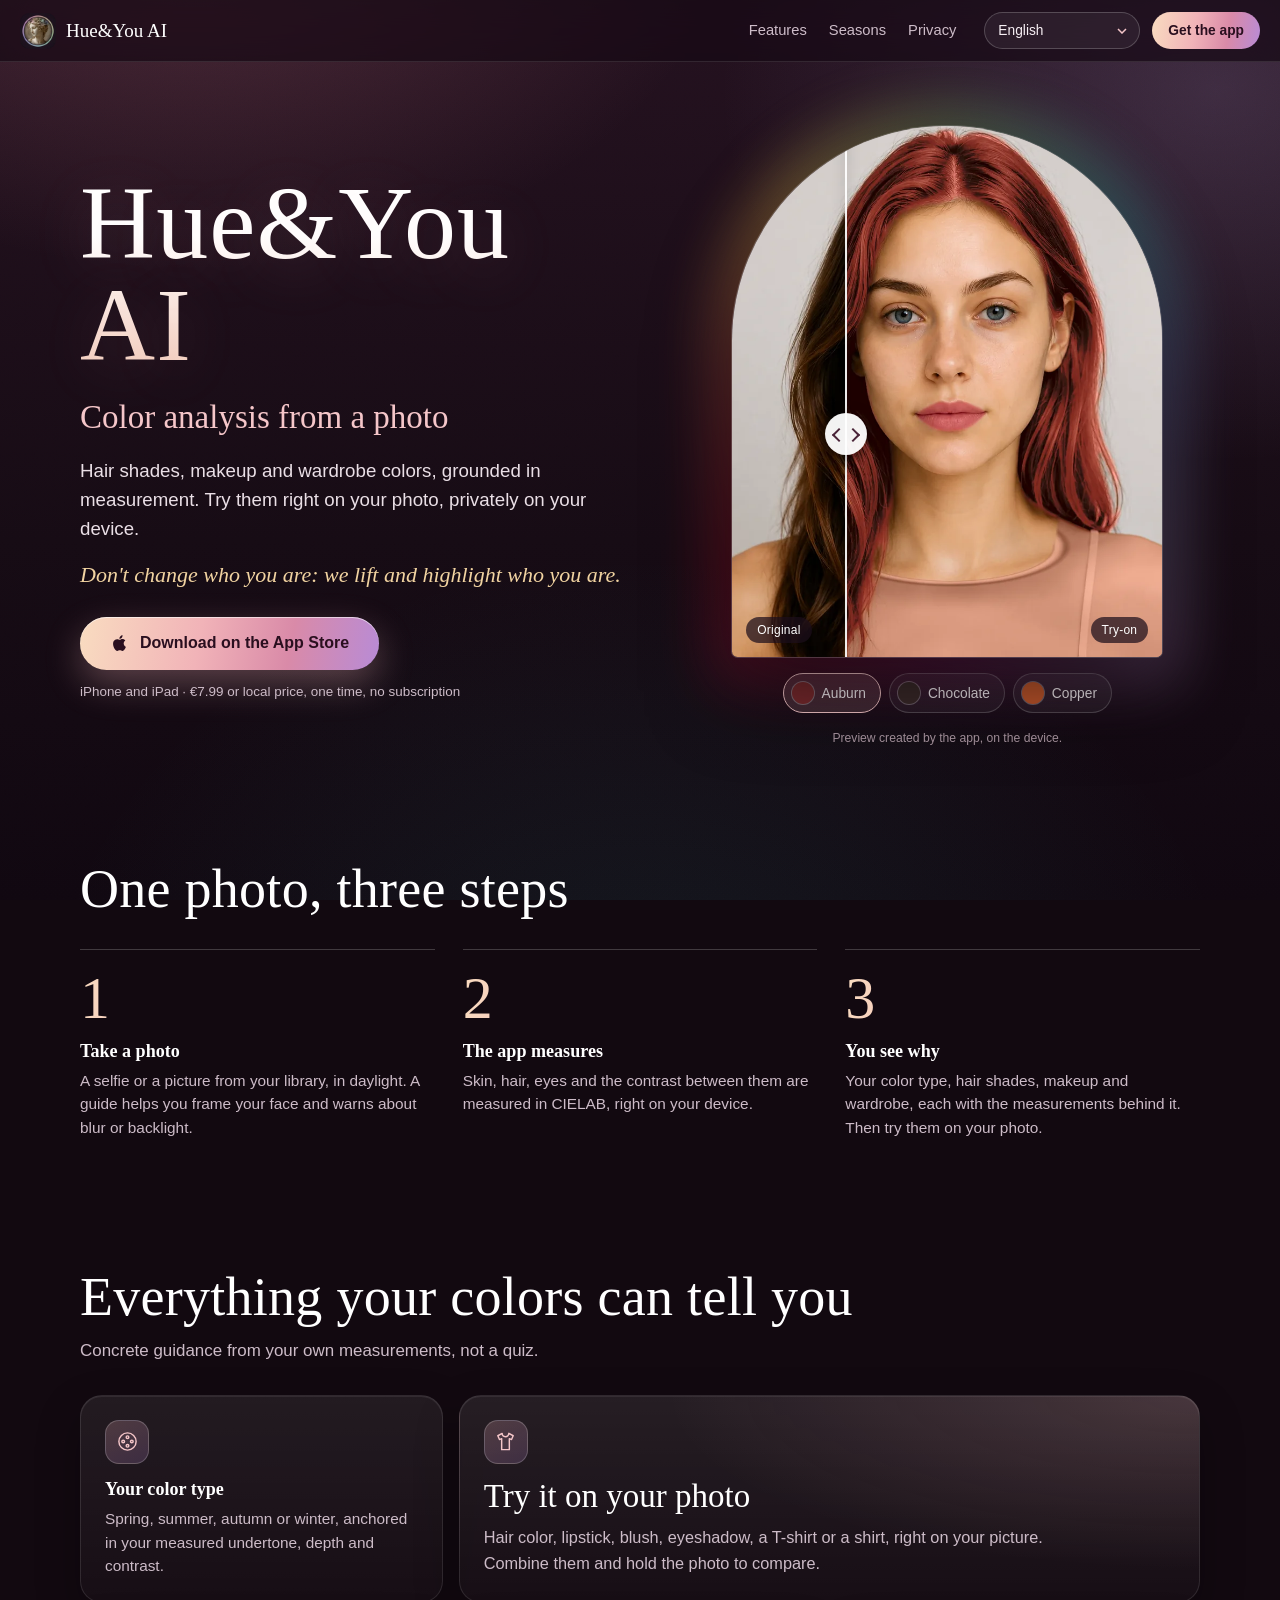
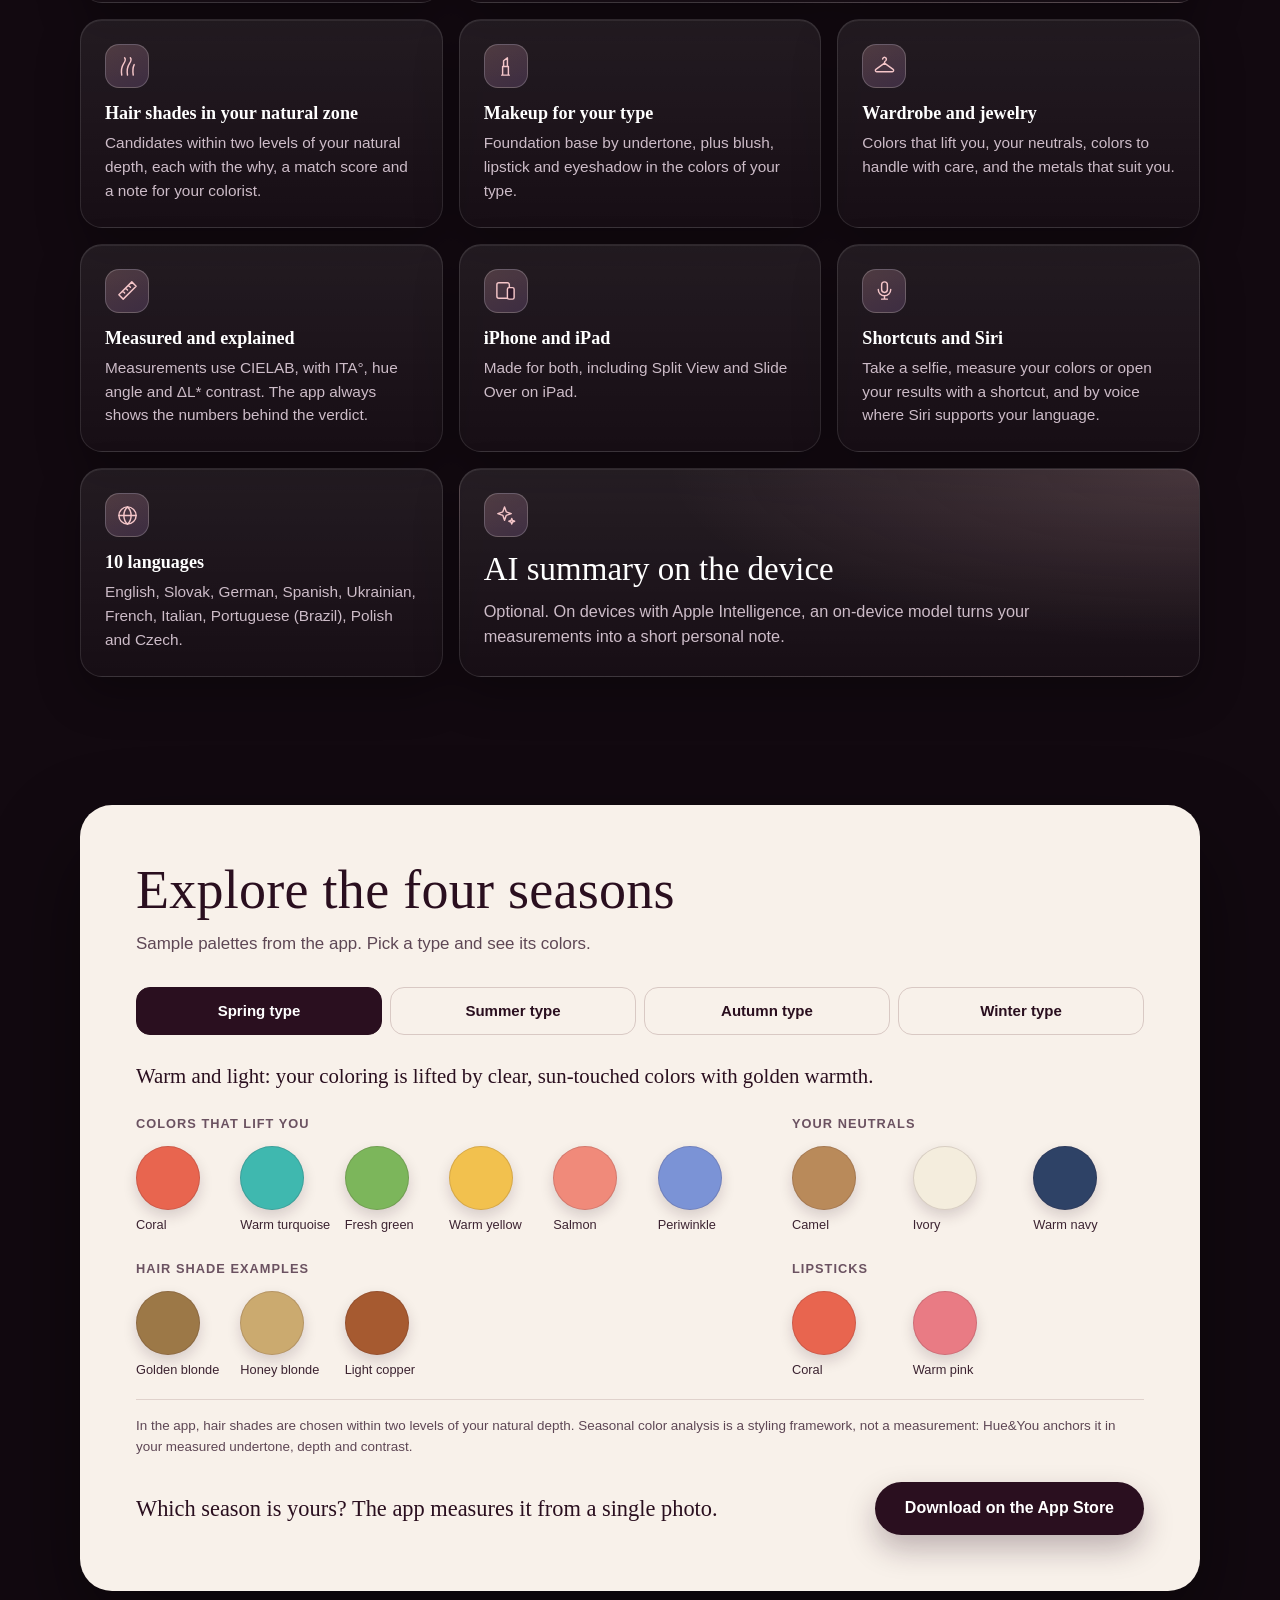
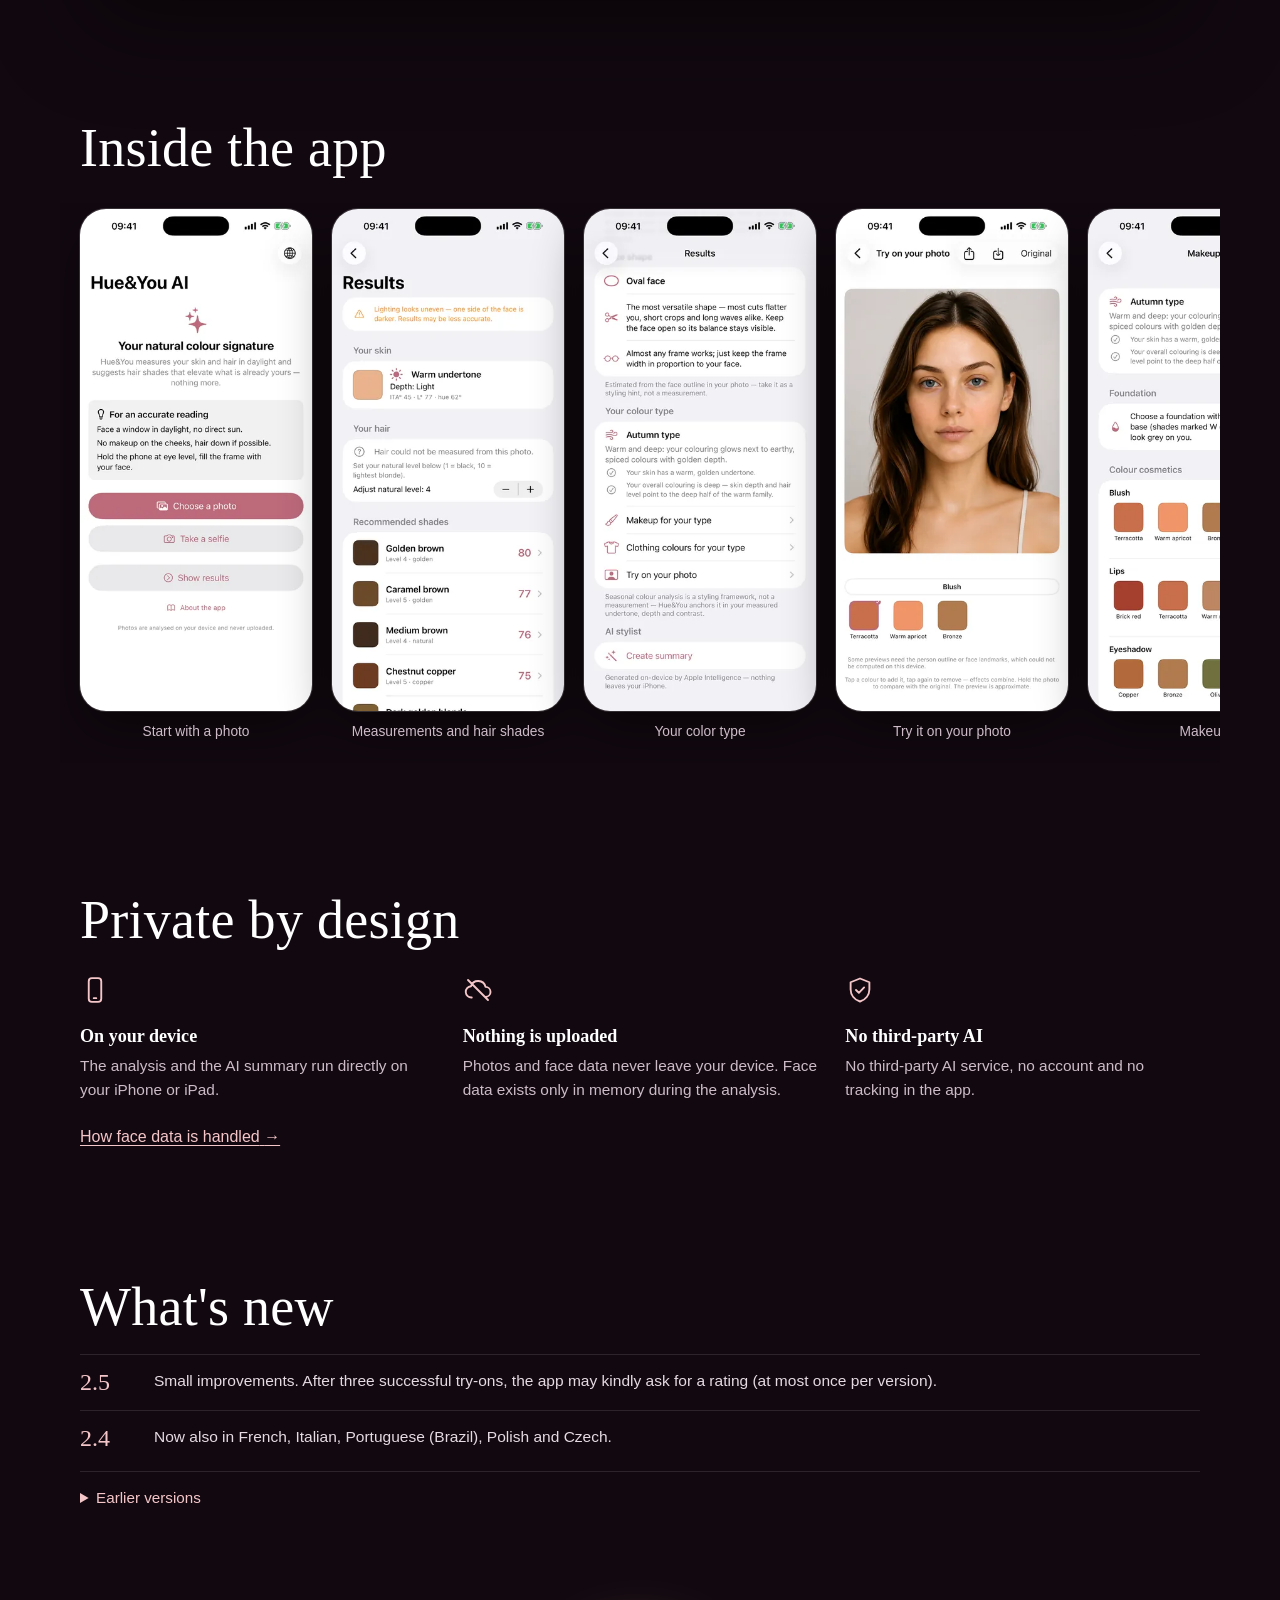
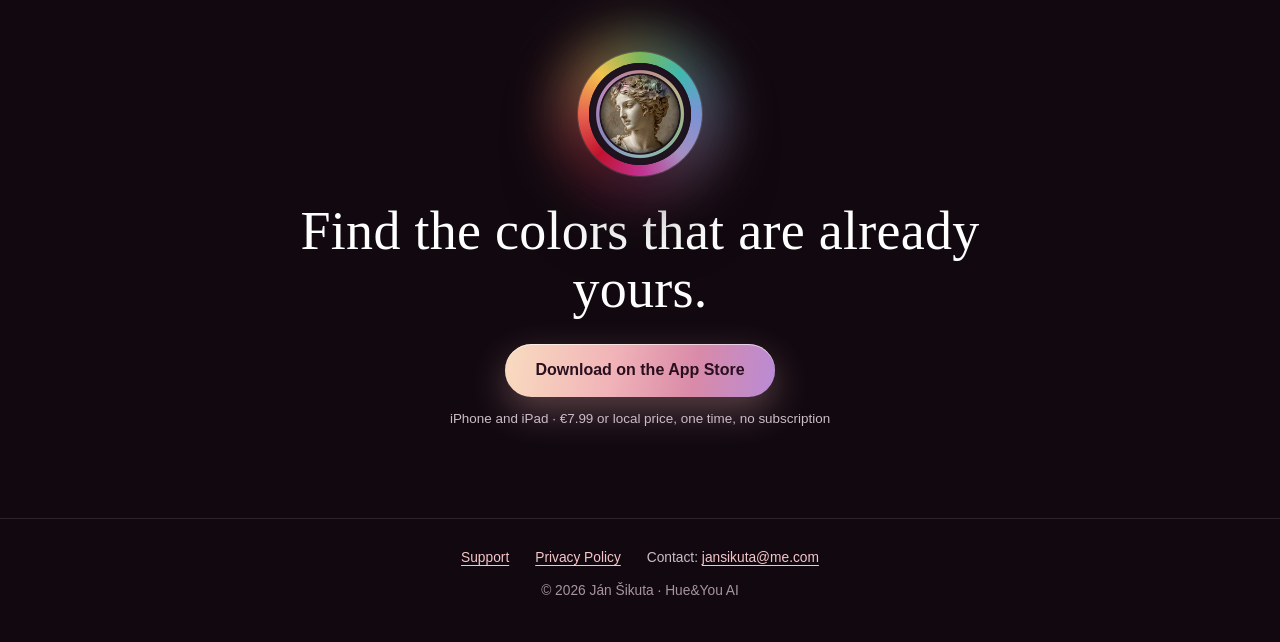
==== commit 290ec0e2: "Prepracovaný web: jeden jazyk naraz, funkcie appky, prieskumník sezón, SEO - index.html: nová prezen" ====
--- a/index.html
+++ b/index.html
@@ -1,119 +1,239 @@
 <!DOCTYPE html>
-<html lang="sk">
+<html lang="en">
 <head>
 <meta charset="utf-8">
-<meta name="viewport" content="width=device-width, initial-scale=1">
-<title>Hue&You AI</title>
-<style>
-  :root {
-    --plum: #2c1929; --rose: #c47484; --ink: #f4eef2; --muted: #c9b8c4;
-    --card: rgba(255,255,255,.06);
-  }
-  * { margin: 0; padding: 0; box-sizing: border-box; }
-  body {
-    font-family: -apple-system, BlinkMacSystemFont, "Segoe UI", Roboto, sans-serif;
-    background: radial-gradient(120% 120% at 20% 0%, #46223f 0%, var(--plum) 55%, #180e17 100%);
-    color: var(--ink); min-height: 100vh; display: flex; align-items: center; justify-content: center;
-    padding: 32px 20px;
-  }
-  main { max-width: 640px; width: 100%; text-align: center; }
-  .halo {
-    width: 128px; height: 128px; margin: 0 auto 24px; border-radius: 50%;
-    background: conic-gradient(from 270deg, #e8654f, #f2c14e, #7cb65b, #3fb8af, #7b93d6, #a48fc0, #c2308f, #c1122f, #e8654f);
-    display: flex; align-items: center; justify-content: center;
-  }
-  .halo .inner {
-    width: 96px; height: 96px; border-radius: 50%; background: var(--plum);
-    display: flex; align-items: center; justify-content: center; font-size: 44px;
-  }
-  h1 { font-size: 2.2rem; letter-spacing: -.02em; margin-bottom: 8px; }
-  .tagline { color: var(--muted); font-size: 1.05rem; line-height: 1.5; margin-bottom: 8px; }
-  .motto { color: var(--rose); font-style: italic; margin-bottom: 32px; }
-  .store { display: inline-flex; align-items: center; gap: 10px; background: var(--rose); color: #fff;
-    text-decoration: none; font-weight: 600; padding: 12px 22px; border-radius: 14px; margin-bottom: 8px; }
-  .store:hover { filter: brightness(1.08); }
-  .store-sub { color: var(--muted); font-size: .8rem; margin-bottom: 28px; }
-  .cards { display: grid; grid-template-columns: 1fr 1fr; gap: 14px; margin-bottom: 32px; }
-  @media (max-width: 480px) { .cards { grid-template-columns: 1fr; } }
-  a.card {
-    display: block; background: var(--card); border: 1px solid rgba(255,255,255,.12);
-    border-radius: 16px; padding: 20px 16px; text-decoration: none; color: var(--ink);
-    transition: background .15s ease;
-  }
-  a.card:hover { background: rgba(255,255,255,.11); }
-  a.card .emoji { font-size: 26px; display: block; margin-bottom: 8px; }
-  a.card .title { font-weight: 600; margin-bottom: 4px; }
-  a.card .sub { color: var(--muted); font-size: .85rem; }
-  .privacy-line { color: var(--muted); font-size: .85rem; line-height: 1.5; }
-  footer { margin-top: 28px; color: rgba(255,255,255,.35); font-size: .78rem; }
-</style>
-<link rel="stylesheet" href="glam.css?v=20261017">
+<meta name="viewport" content="width=device-width, initial-scale=1, viewport-fit=cover">
+<title data-i18n="meta.title">Hue&amp;You AI: color analysis from one photo</title>
+<meta name="description" data-i18n-content="meta.desc" content="Find your color type from a single photo, then try hair, lipstick, blush, a T-shirt or a shirt right on it. Measured, explained and private on your iPhone or iPad.">
+<meta name="theme-color" content="#1d0f1b">
+<meta name="apple-itunes-app" content="app-id=6802354065">
+<link rel="icon" type="image/png" sizes="32x32" href="img/favicon-32.png">
+<link rel="icon" type="image/png" sizes="192x192" href="img/icon-192.png">
+<link rel="apple-touch-icon" href="img/apple-touch-icon.png">
+<link rel="canonical" href="https://dzanino.github.io/HueAndYou/index.html">
+<link rel="alternate" hreflang="x-default" href="https://dzanino.github.io/HueAndYou/index.html">
+<link rel="alternate" hreflang="sk" href="https://dzanino.github.io/HueAndYou/index.html?lang=sk">
+<link rel="alternate" hreflang="en" href="https://dzanino.github.io/HueAndYou/index.html?lang=en">
+<link rel="alternate" hreflang="de" href="https://dzanino.github.io/HueAndYou/index.html?lang=de">
+<link rel="alternate" hreflang="es" href="https://dzanino.github.io/HueAndYou/index.html?lang=es">
+<link rel="alternate" hreflang="uk" href="https://dzanino.github.io/HueAndYou/index.html?lang=uk">
+<link rel="alternate" hreflang="fr" href="https://dzanino.github.io/HueAndYou/index.html?lang=fr">
+<link rel="alternate" hreflang="it" href="https://dzanino.github.io/HueAndYou/index.html?lang=it">
+<link rel="alternate" hreflang="pt-BR" href="https://dzanino.github.io/HueAndYou/index.html?lang=pt-BR">
+<link rel="alternate" hreflang="pl" href="https://dzanino.github.io/HueAndYou/index.html?lang=pl">
+<link rel="alternate" hreflang="cs" href="https://dzanino.github.io/HueAndYou/index.html?lang=cs">
+<meta property="og:type" content="website">
+<meta property="og:site_name" content="Hue&amp;You AI">
+<meta property="og:url" content="https://dzanino.github.io/HueAndYou/index.html">
+<meta property="og:title" data-i18n-content="meta.title" content="Hue&amp;You AI: color analysis from one photo">
+<meta property="og:description" data-i18n-content="meta.desc" content="Find your color type from a single photo, then try hair, lipstick, blush, a T-shirt or a shirt right on it. Measured, explained and private on your iPhone or iPad.">
+<meta property="og:image" content="https://dzanino.github.io/HueAndYou/img/og.jpg">
+<meta property="og:image:width" content="1200">
+<meta property="og:image:height" content="630">
+<meta property="og:image:alt" content="Hue&amp;You AI: the same portrait before and after a color try-on in the app.">
+<meta name="twitter:card" content="summary_large_image">
+<script type="application/ld+json">
+{"@context":"https://schema.org","@type":"SoftwareApplication","name":"Hue&You AI","operatingSystem":"iOS","applicationCategory":"LifestyleApplication","url":"https://apps.apple.com/app/id6802354065","image":"https://dzanino.github.io/HueAndYou/img/icon-192.png","description":"Color analysis from a single photo: hair shades, makeup and wardrobe colors, grounded in measurement. All analysis runs on the device.","inLanguage":["sk","en","de","es","uk","fr","it","pt-BR","pl","cs"],"offers":{"@type":"Offer","price":"7.99","priceCurrency":"EUR"}}
+</script>
+<script>document.documentElement.className='js pending';setTimeout(function(){document.documentElement.classList.remove('pending')},1500);</script>
+<link rel="stylesheet" href="glam.css?v=20261107">
+<link rel="stylesheet" href="home.css?v=20261107">
+<script src="i18n.js?v=20261107"></script>
 </head>
 <body>
-<main>
-  <div class="halo"><div class="inner">👤</div></div>
-  <h1>Hue&amp;You AI</h1>
-  <p class="tagline">Farebná typológia z jednej fotky — odtiene vlasov, líčenie a farby šatníka, podložené meraním.<br>
-  Colour analysis from a single photo — hair shades, makeup and wardrobe colours, grounded in measurement.<br>
-  <span lang="de">Farbtyp-Analyse aus einem einzigen Foto – Haarfarbtöne, Make-up und Garderobenfarben, gestützt auf Messungen.</span><br>
-  <span lang="es">Análisis de color a partir de una sola foto: tonos de pelo, maquillaje y colores de vestuario, basados en mediciones.</span><br>
-  <span lang="uk">Аналіз колоротипу з одного фото — відтінки волосся, макіяж і кольори гардеробу на основі вимірювань.</span><br>
-  <span lang="fr">Analyse colorimétrique à partir d'une seule photo : nuances de cheveux, maquillage et couleurs de garde-robe, fondées sur la mesure.</span><br>
-  <span lang="it">Analisi del tipo di colore da una sola foto: tonalità di capelli, trucco e colori del guardaroba, basati su misurazioni.</span><br>
-  <span lang="pt-BR">Análise de coloração pessoal a partir de uma única foto: tons de cabelo, maquiagem e cores de guarda-roupa, com base em medições.</span><br>
-  <span lang="pl">Analiza typu kolorystycznego z jednego zdjęcia: odcienie włosów, makijaż i kolory garderoby, oparte na pomiarach.</span><br>
-  <span lang="cs">Analýza barevného typu z jediné fotky: odstíny vlasů, líčení a barvy šatníku, podložené měřením.</span></p>
-  <p class="motto">„Nemeň, kým si — vyzdvihujeme a zvýrazňujeme, kto si.“</p>
-
-  <a class="store" href="https://apps.apple.com/app/id6802354065">Stiahnuť v App Store</a>
-  <p class="store-sub">Download on the App Store · Im App Store laden · Descargar en App Store · Завантажити в App Store · Télécharger dans l'App Store · Scarica su App Store · Baixar na App Store · Pobierz z App Store · Stáhnout v App Store<br>iPhone a iPad · 7,99 €, jednorazovo, bez predplatného</p>
-
-  <div class="cards">
-    <a class="card" href="privacy.html">
-      <span class="emoji">🔒</span>
-      <span class="title">Zásady ochrany súkromia</span>
-      <span class="sub">Privacy Policy</span>
-    </a>
-    <a class="card" href="support.html">
-      <span class="emoji">💬</span>
-      <span class="title">Podpora</span>
-      <span class="sub">Support</span>
-    </a>
-  </div>
-
-  <p class="privacy-line"><strong>Čo je nové (2.0):</strong> iPhone aj iPad, skúšanie trička či košele priamo na fotke (aj pod vlasmi), lepšie rozpoznanie farby očí a vlasov, upozornenie na rozmazanú fotku či protisvetlo, skratky pre Siri. 2.1: teraz aj po nemecky, španielsky a ukrajinsky. 2.4: teraz aj vo francúzštine, taliančine, brazílskej portugalčine, poľštine a češtine.<br>
-  <strong>What's new (2.0):</strong> iPhone and iPad, try a T-shirt or shirt right on your photo (even under hair), improved detection of eye and hair colour, blur/backlight warnings, Siri Shortcuts. 2.1: now also in German, Spanish and Ukrainian. 2.4: now also in French, Italian, Portuguese (Brazil), Polish and Czech.<br>
-  <span lang="de"><strong>Was ist neu (2.0):</strong> iPhone und iPad, T-Shirt oder Hemd direkt auf deinem Foto anprobieren (auch unter den Haaren), verbesserte Erkennung von Augen- und Haarfarbe, Warnungen bei unscharfem Foto oder Gegenlicht, Siri-Kurzbefehle. 2.1: jetzt auch auf Deutsch, Spanisch und Ukrainisch. 2.4: jetzt auch auf Französisch, Italienisch, Portugiesisch (Brasilien), Polnisch und Tschechisch.</span><br>
-  <span lang="es"><strong>Novedades (2.0):</strong> iPhone y iPad, prueba una camiseta o una camisa directamente en tu foto (también bajo el pelo), detección mejorada del color de ojos y de pelo, avisos de foto borrosa o contraluz, atajos de Siri. 2.1: ahora también en alemán, español y ucraniano. 2.4: ahora también en francés, italiano, portugués (Brasil), polaco y checo.</span><br>
-  <span lang="uk"><strong>Що нового (2.0):</strong> iPhone і iPad, приміряння футболки чи сорочки прямо на фото (навіть під волоссям), покращене розпізнавання кольору очей і волосся, попередження про розмите фото чи контрове світло, швидкі команди Siri. 2.1: тепер також німецькою, іспанською та українською. 2.4: тепер також французькою, італійською, португальською (Бразилія), польською та чеською.</span><br>
-  <span lang="fr"><strong>Nouveautés (2.0) :</strong> iPhone et iPad, essaie un t-shirt ou une chemise directement sur ta photo (même sous les cheveux), meilleure détection de la couleur des yeux et des cheveux, alertes en cas de photo floue ou de contre-jour, raccourcis Siri. 2.1 : désormais aussi en allemand, espagnol et ukrainien. 2.4 : désormais aussi en français, italien, portugais (Brésil), polonais et tchèque.</span><br>
-  <span lang="it"><strong>Novità (2.0):</strong> iPhone e iPad, prova una T-shirt o una camicia direttamente sulla tua foto (anche sotto i capelli), riconoscimento migliorato del colore di occhi e capelli, avvisi per foto sfocata o controluce, Comandi rapidi di Siri. 2.1: ora anche in tedesco, spagnolo e ucraino. 2.4: ora anche in francese, italiano, portoghese brasiliano, polacco e ceco.</span><br>
-  <span lang="pt-BR"><strong>Novidades (2.0):</strong> iPhone e iPad, experimente uma camiseta ou camisa direto na sua foto (inclusive sob o cabelo), reconhecimento aprimorado da cor dos olhos e do cabelo, avisos de foto desfocada ou contraluz, atalhos da Siri. 2.1: agora também em alemão, espanhol e ucraniano. 2.4: agora também em francês, italiano, português (Brasil), polonês e tcheco.</span><br>
-  <span lang="pl"><strong>Co nowego (2.0):</strong> iPhone i iPad, przymierzanie T-shirtu lub koszuli bezpośrednio na twoim zdjęciu (także pod włosami), lepsze rozpoznawanie koloru oczu i włosów, ostrzeżenia o nieostrym zdjęciu lub zdjęciu pod światło, skróty Siri. 2.1: teraz także po niemiecku, hiszpańsku i ukraińsku. 2.4: teraz także po francusku, włosku, portugalsku (Brazylia), polsku i czesku.</span><br>
-  <span lang="cs"><strong>Co je nového (2.0):</strong> iPhone a iPad, vyzkoušení trička nebo košile přímo na tvé fotce (i pod vlasy), lepší rozpoznání barvy očí a vlasů, upozornění na rozmazanou fotku nebo protisvětlo, zkratky Siri. 2.1: nyní také v němčině, španělštině a ukrajinštině. 2.4: nyní také ve francouzštině, italštině, brazilské portugalštině, polštině a češtině.</span></p>
-
-  <p class="privacy-line">Všetky analýzy bežia priamo v zariadení. Fotky ani údaje tváre nikam neodchádzajú a žiadna cudzia AI služba sa nepoužíva.<br>
-  All analysis runs on-device. Photos and face data never leave your iPhone or iPad; no third-party AI service is used.
-  <a href="privacy.html#face-data" style="color:var(--rose)">How face data is handled →</a><br>
-  <span lang="de">Alle Analysen laufen direkt auf dem Gerät. Fotos und Gesichtsdaten verlassen niemals dein iPhone oder iPad; es wird kein KI-Dienst von Drittanbietern genutzt.
-  <a href="privacy.html#gesichtsdaten" style="color:var(--rose)">Umgang mit Gesichtsdaten →</a></span><br>
-  <span lang="es">Todo el análisis se realiza en el dispositivo. Las fotos y los datos faciales nunca salen de tu iPhone o iPad; no se usa ningún servicio de IA de terceros.
-  <a href="privacy.html#datos-faciales" style="color:var(--rose)">Cómo se tratan los datos faciales →</a></span><br>
-  <span lang="uk">Увесь аналіз виконується на пристрої. Фото й дані обличчя ніколи не залишають твій iPhone або iPad; сторонні ШІ-сервіси не використовуються.
-  <a href="privacy.html#dani-oblychchia" style="color:var(--rose)">Як обробляються дані обличчя →</a></span><br>
-  <span lang="fr">Toutes les analyses s'effectuent directement sur l'appareil. Les photos et les données du visage ne quittent jamais ton iPhone ou ton iPad ; aucun service d'IA tiers n'est utilisé.
-  <a href="privacy.html#donnees-visage" style="color:var(--rose)">Traitement des données du visage →</a></span><br>
-  <span lang="it">Tutte le analisi avvengono direttamente sul dispositivo. Le foto e i dati del volto non lasciano mai il tuo iPhone o iPad; non viene usato alcun servizio di IA di terze parti.
-  <a href="privacy.html#dati-volto" style="color:var(--rose)">Come vengono trattati i dati del volto →</a></span><br>
-  <span lang="pt-BR">Toda a análise acontece no próprio aparelho. As fotos e os dados do rosto nunca saem do seu iPhone ou iPad; nenhum serviço de IA de terceiros é usado.
-  <a href="privacy.html#dados-rosto" style="color:var(--rose)">Como os dados do rosto são tratados →</a></span><br>
-  <span lang="pl">Cała analiza odbywa się bezpośrednio na urządzeniu. Zdjęcia i dane twarzy nigdy nie opuszczają twojego iPhone'a ani iPada; nie jest używana żadna usługa AI innych dostawców.
-  <a href="privacy.html#dane-twarzy" style="color:var(--rose)">Jak traktowane są dane twarzy →</a></span><br>
-  <span lang="cs">Všechny analýzy probíhají přímo v zařízení. Fotky ani údaje o obličeji nikdy neopustí tvůj iPhone nebo iPad; nepoužívá se žádná AI služba třetí strany.
-  <a href="privacy.html#udaje-o-obliceji" style="color:var(--rose)">Jak zacházíme s údaji o obličeji →</a></span></p>
-
-  <footer><span data-fz>©</span> 2026 Ján Sikuta · Hue&amp;You AI</footer>
+<header class="topbar">
+  <a class="brand" href="#top"><img src="img/logo.webp" width="36" height="36" alt=""><span>Hue&amp;You AI</span></a>
+  <nav class="toplinks">
+    <a href="#features" data-i18n="nav.features">Features</a>
+    <a href="#seasons" data-i18n="nav.seasons">Seasons</a>
+    <a href="#privacy" data-i18n="nav.privacy">Privacy</a>
+  </nav>
+  <div class="topright">
+    <label class="lang-wrap"><span class="sr" data-i18n="a11y.lang">Language</span>
+      <select class="lang-select" id="lang" data-lang-select><option value="sk" lang="sk">Slovenčina</option><option value="en" lang="en" selected>English</option><option value="de" lang="de">Deutsch</option><option value="es" lang="es">Español</option><option value="uk" lang="uk">Українська</option><option value="fr" lang="fr">Français</option><option value="it" lang="it">Italiano</option><option value="pt-BR" lang="pt-BR">Português (Brasil)</option><option value="pl" lang="pl">Polski</option><option value="cs" lang="cs">Čeština</option></select>
+    </label>
+    <a class="toplink-cta" href="https://apps.apple.com/app/id6802354065" data-i18n="nav.get">Get the app</a>
+  </div>
+</header>
+
+<main id="top">
+
+<section class="hero">
+  <div class="hero-text">
+    <h1>Hue&amp;You AI</h1>
+    <p class="hero-sub" data-i18n="hero.sub">Color analysis from a photo</p>
+    <p class="hero-lead" data-i18n="hero.lead">Hair shades, makeup and wardrobe colors, grounded in measurement. Try them right on your photo, privately on your device.</p>
+    <p class="motto" data-i18n="hero.motto">Don't change who you are: we lift and highlight who you are.</p>
+    <a class="store" href="https://apps.apple.com/app/id6802354065"><svg class="apple" viewBox="0 0 24 24" aria-hidden="true"><path d="M16.4 12.6c0-2.3 1.9-3.4 2-3.5-1.1-1.6-2.8-1.8-3.4-1.8-1.4-.1-2.8.9-3.5.9s-1.9-.9-3.1-.8c-1.6 0-3.1.9-3.9 2.3-1.7 2.9-.4 7.2 1.2 9.5.8 1.1 1.7 2.4 3 2.4 1.2 0 1.7-.8 3.1-.8s1.9.8 3.1.8c1.3 0 2.1-1.1 2.9-2.3.9-1.3 1.3-2.6 1.3-2.7-.1 0-2.7-1-2.7-4zM14.1 5.700c.6-.8 1.100-1.900 1-3-.9 0-2.100.6-2.800 1.400-.6.7-1.100 1.800-1 2.900 1 .1 2.100-.5 2.800-1.300z"/></svg><span data-i18n="hero.cta">Download on the App Store</span></a>
+    <p class="store-sub" data-i18n="hero.price">iPhone and iPad · €7.99 or local price, one time, no subscription</p>
+  </div>
+
+  <figure class="stage">
+    <div class="arch-glow" aria-hidden="true"></div>
+    <div class="arch" id="ba" style="--pos:50%">
+      <picture>
+        <source srcset="img/look-original.webp" type="image/webp">
+        <img class="ba-img" src="img/look-original.jpg" width="800" height="988" data-i18n-alt="ba.altOriginal" alt="Portrait of a woman with natural dark brown hair: the original photo." fetchpriority="high">
+      </picture>
+      <picture class="ba-after">
+        <source id="ba-src" srcset="img/look-auburn.webp" type="image/webp">
+        <img class="ba-img" id="ba-img" src="img/look-auburn.jpg" width="800" height="988" data-i18n-alt="ba.altAuburn" alt="The same portrait with auburn hair, rose lipstick and a soft pink T-shirt, previewed by the app.">
+      </picture>
+      <span class="ba-tag left" data-i18n="ba.original">Original</span>
+      <span class="ba-tag right" data-i18n="ba.try">Try-on</span>
+      <div class="ba-line" aria-hidden="true"><i></i></div>
+      <input class="ba-range" id="ba-range" type="range" min="0" max="100" value="50" data-i18n-aria="ba.label" aria-label="Compare the original photo with the try-on">
+    </div>
+    <div class="looks" role="group" data-i18n-aria="ba.looks" aria-label="Choose a look">
+      <button type="button" class="look on" data-look="auburn" data-alt="ba.altAuburn" aria-pressed="true"><i style="--c:#7a2a2e"></i><span data-i18n="look.auburn">Auburn</span></button>
+      <button type="button" class="look" data-look="chocolate" data-alt="ba.altChocolate" aria-pressed="false"><i style="--c:#3b2a2a"></i><span data-i18n="look.chocolate">Chocolate</span></button>
+      <button type="button" class="look" data-look="copper" data-alt="ba.altCopper" aria-pressed="false"><i style="--c:#c1562c"></i><span data-i18n="look.copper">Copper</span></button>
+    </div>
+    <figcaption class="ba-note" data-i18n="ba.note">Preview created by the app, on the device.</figcaption>
+  </figure>
+</section>
+
+<section class="block how reveal">
+  <h2 class="title" data-i18n="how.title">One photo, three steps</h2>
+  <ol class="steps">
+    <li><span class="num" aria-hidden="true">1</span><h3 data-i18n="how.1.t">Take a photo</h3><p data-i18n="how.1.d">A selfie or a picture from your library, in daylight. A guide helps you frame your face and warns about blur or backlight.</p></li>
+    <li><span class="num" aria-hidden="true">2</span><h3 data-i18n="how.2.t">The app measures</h3><p data-i18n="how.2.d">Skin, hair, eyes and the contrast between them are measured in CIELAB, right on your device.</p></li>
+    <li><span class="num" aria-hidden="true">3</span><h3 data-i18n="how.3.t">You see why</h3><p data-i18n="how.3.d">Your color type, hair shades, makeup and wardrobe, each with the measurements behind it. Then try them on your photo.</p></li>
+  </ol>
+</section>
+
+<section class="block reveal" id="features">
+  <h2 class="title" data-i18n="feat.title">Everything your colors can tell you</h2>
+  <p class="lead" data-i18n="feat.lead">Concrete guidance from your own measurements, not a quiz.</p>
+  <div class="bento">
+    <article class="card"><span class="ico"><svg viewBox="0 0 24 24" aria-hidden="true"><circle cx="12" cy="12" r="9"/><circle cx="12" cy="7.500" r="1.400"/><circle cx="16.500" cy="12" r="1.400"/><circle cx="12" cy="16.500" r="1.400"/><circle cx="7.500" cy="12" r="1.400"/></svg></span><h3 data-i18n="f1.t">Your color type</h3><p data-i18n="f1.d">Spring, summer, autumn or winter, anchored in your measured undertone, depth and contrast.</p></article>
+    <article class="card wide"><span class="ico"><svg viewBox="0 0 24 24" aria-hidden="true"><path d="M8.500 3.500L4 6l1.700 4 2.300-1v11.500h8V9l2.300 1L20 6l-4.500-2.500a3.500 3.500 0 0 1-7 0z"/></svg></span><h3 data-i18n="f5.t">Try it on your photo</h3><p data-i18n="f5.d">Hair color, lipstick, blush, eyeshadow, a T-shirt or a shirt, right on your picture. Combine them and hold the photo to compare.</p></article>
+    <article class="card"><span class="ico"><svg viewBox="0 0 24 24" aria-hidden="true"><path d="M6 21c-1-6 0-9 2-12s2-5 1-6M12 21c-1-6 0-9 2-12s2-5 1-6M18 21c-1-6 0-9 1-11"/></svg></span><h3 data-i18n="f2.t">Hair shades in your natural zone</h3><p data-i18n="f2.d">Candidates within two levels of your natural depth, each with the why, a match score and a note for your colorist.</p></article>
+    <article class="card"><span class="ico"><svg viewBox="0 0 24 24" aria-hidden="true"><path d="M9 21v-9h6v9zM10 12V6l4-3v9M8 21h8"/></svg></span><h3 data-i18n="f3.t">Makeup for your type</h3><p data-i18n="f3.d">Foundation base by undertone, plus blush, lipstick and eyeshadow in the colors of your type.</p></article>
+    <article class="card"><span class="ico"><svg viewBox="0 0 24 24" aria-hidden="true"><path d="M12 8.500V7.700c0-.8.5-1.300 1.200-1.700A2 2 0 1 0 10 4.300M12 8.500l9 6.500c1 .8.5 2.500-.8 2.500H3.800c-1.300 0-1.800-1.700-.8-2.500z"/></svg></span><h3 data-i18n="f4.t">Wardrobe and jewelry</h3><p data-i18n="f4.d">Colors that lift you, your neutrals, colors to handle with care, and the metals that suit you.</p></article>
+    <article class="card"><span class="ico"><svg viewBox="0 0 24 24" aria-hidden="true"><path d="M3 16.500L16.500 3 21 7.500 7.500 21zM7 12.500l2 2M10 9.500l2 2M13 6.500l2 2"/></svg></span><h3 data-i18n="f6.t">Measured and explained</h3><p data-i18n="f6.d">Measurements use CIELAB, with ITA°, hue angle and ΔL* contrast. The app always shows the numbers behind the verdict.</p></article>
+    <article class="card"><span class="ico"><svg viewBox="0 0 24 24" aria-hidden="true"><rect x="3" y="4" width="13" height="16" rx="2"/><rect x="14" y="9" width="7" height="12" rx="1.700" fill="#2c1729"/></svg></span><h3 data-i18n="f7.t">iPhone and iPad</h3><p data-i18n="f7.d">Made for both, including Split View and Slide Over on iPad.</p></article>
+    <article class="card"><span class="ico"><svg viewBox="0 0 24 24" aria-hidden="true"><rect x="9" y="3" width="6" height="11" rx="3"/><path d="M5.500 11a6.500 6.500 0 0 0 13 0M12 17.500V21M9 21h6"/></svg></span><h3 data-i18n="f8.t">Shortcuts and Siri</h3><p data-i18n="f8.d">Take a selfie, measure your colors or open your results with a shortcut, and by voice where Siri supports your language.</p></article>
+    <article class="card"><span class="ico"><svg viewBox="0 0 24 24" aria-hidden="true"><circle cx="12" cy="12" r="9"/><path d="M3 12h18M12 3c3 2.800 3.800 5.800 3.800 9s-.8 6.200-3.800 9c-3-2.800-3.800-5.800-3.800-9S9 5.800 12 3z"/></svg></span><h3 data-i18n="f9.t">10 languages</h3><p data-i18n="f9.d">English, Slovak, German, Spanish, Ukrainian, French, Italian, Portuguese (Brazil), Polish and Czech.</p></article>
+    <article class="card wide"><span class="ico"><svg viewBox="0 0 24 24" aria-hidden="true"><path d="M11 3l1.800 5.200L18 10l-5.200 1.800L11 17l-1.800-5.200L4 10l5.200-1.800zM18.500 15l.8 2.200 2.200.8-2.200.8-.8 2.200-.8-2.200-2.200-.8 2.200-.8z"/></svg></span><h3 data-i18n="f10.t">AI summary on the device</h3><p data-i18n="f10.d">Optional. On devices with Apple Intelligence, an on-device model turns your measurements into a short personal note.</p></article>
+  </div>
+</section>
+
+<section class="block reveal" id="seasons">
+  <div class="book">
+    <h2 class="title" data-i18n="exp.title">Explore the four seasons</h2>
+    <p class="lead" data-i18n="exp.lead">Sample palettes from the app. Pick a type and see its colors.</p>
+    <div class="tabs" role="tablist" data-i18n-aria="exp.tabs" aria-label="Color types">
+      <button type="button" class="tab" role="tab" id="tab-spring" aria-controls="panel-spring" aria-selected="true"><span data-c="Spring type">Spring type</span></button>
+      <button type="button" class="tab" role="tab" id="tab-summer" aria-controls="panel-summer" aria-selected="false"><span data-c="Summer type">Summer type</span></button>
+      <button type="button" class="tab" role="tab" id="tab-autumn" aria-controls="panel-autumn" aria-selected="false"><span data-c="Autumn type">Autumn type</span></button>
+      <button type="button" class="tab" role="tab" id="tab-winter" aria-controls="panel-winter" aria-selected="false"><span data-c="Winter type">Winter type</span></button>
+    </div>
+    <div class="panel" id="panel-spring" role="tabpanel" aria-labelledby="tab-spring">
+      <h3 class="panel-name" data-c="Spring type">Spring type</h3>
+      <p class="panel-sum" data-c="Warm and light: your colouring is lifted by clear, sun-touched colours with golden warmth.">Warm and light: your coloring is lifted by clear, sun-touched colors with golden warmth.</p>
+      <div class="groups">
+        <div class="group"><h4 data-i18n="exp.lift">Colors that lift you</h4><ul class="chips"><li class="chip"><i style="--c:#E8654F"></i><span data-c="Coral">Coral</span></li><li class="chip"><i style="--c:#3FB8AF"></i><span data-c="Warm turquoise">Warm turquoise</span></li><li class="chip"><i style="--c:#7CB65B"></i><span data-c="Fresh green">Fresh green</span></li><li class="chip"><i style="--c:#F2C14E"></i><span data-c="Warm yellow">Warm yellow</span></li><li class="chip"><i style="--c:#F08A7A"></i><span data-c="Salmon">Salmon</span></li><li class="chip"><i style="--c:#7B93D6"></i><span data-c="Periwinkle">Periwinkle</span></li></ul></div>
+        <div class="group"><h4 data-i18n="exp.neutrals">Your neutrals</h4><ul class="chips"><li class="chip"><i style="--c:#B98A5A"></i><span data-c="Camel">Camel</span></li><li class="chip"><i style="--c:#F4EDDD"></i><span data-c="Ivory">Ivory</span></li><li class="chip"><i style="--c:#2E4266"></i><span data-c="Warm navy">Warm navy</span></li></ul></div>
+        <div class="group"><h4 data-i18n="exp.hair">Hair shade examples</h4><ul class="chips"><li class="chip"><i style="--c:#9C7847"></i><span data-c="Golden blonde">Golden blonde</span></li><li class="chip"><i style="--c:#CBAA6F"></i><span data-c="Honey blonde">Honey blonde</span></li><li class="chip"><i style="--c:#A65A30"></i><span data-c="Light copper">Light copper</span></li></ul></div>
+        <div class="group"><h4 data-i18n="exp.lips">Lipsticks</h4><ul class="chips"><li class="chip"><i style="--c:#E8654F"></i><span data-c="Coral">Coral</span></li><li class="chip"><i style="--c:#E97B84"></i><span data-c="Warm pink">Warm pink</span></li></ul></div>
+      </div>
+    </div>
+    <div class="panel" id="panel-summer" role="tabpanel" aria-labelledby="tab-summer">
+      <h3 class="panel-name" data-c="Summer type">Summer type</h3>
+      <p class="panel-sum" data-c="Cool and soft: your colouring is flattered by muted, powdery colours with a blue or rosy base.">Cool and soft: your coloring is flattered by muted, powdery colors with a blue or rosy base.</p>
+      <div class="groups">
+        <div class="group"><h4 data-i18n="exp.lift">Colors that lift you</h4><ul class="chips"><li class="chip"><i style="--c:#9DBCD4"></i><span data-c="Powder blue">Powder blue</span></li><li class="chip"><i style="--c:#A48FC0"></i><span data-c="Lavender">Lavender</span></li><li class="chip"><i style="--c:#C48B9F"></i><span data-c="Dusty rose">Dusty rose</span></li><li class="chip"><i style="--c:#6C8CA8"></i><span data-c="Grey-blue">Gray-blue</span></li><li class="chip"><i style="--c:#B04A66"></i><span data-c="Soft raspberry">Soft raspberry</span></li><li class="chip"><i style="--c:#9CAF88"></i><span data-c="Sage">Sage</span></li></ul></div>
+        <div class="group"><h4 data-i18n="exp.neutrals">Your neutrals</h4><ul class="chips"><li class="chip"><i style="--c:#F2F0EB"></i><span data-c="Soft white">Soft white</span></li><li class="chip"><i style="--c:#C7C9CE"></i><span data-c="Light grey">Light gray</span></li><li class="chip"><i style="--c:#45586E"></i><span data-c="Greyed navy">Grayed navy</span></li></ul></div>
+        <div class="group"><h4 data-i18n="exp.hair">Hair shade examples</h4><ul class="chips"><li class="chip"><i style="--c:#8A7864"></i><span data-c="Ash blonde">Ash blonde</span></li><li class="chip"><i style="--c:#A6947D"></i><span data-c="Light ash blonde">Light ash blonde</span></li><li class="chip"><i style="--c:#52443A"></i><span data-c="Ash light brown">Ash light brown</span></li></ul></div>
+        <div class="group"><h4 data-i18n="exp.lips">Lipsticks</h4><ul class="chips"><li class="chip"><i style="--c:#C86B7F"></i><span data-c="Rose">Rose</span></li><li class="chip"><i style="--c:#9E5568"></i><span data-c="Soft berry">Soft berry</span></li></ul></div>
+      </div>
+    </div>
+    <div class="panel" id="panel-autumn" role="tabpanel" aria-labelledby="tab-autumn">
+      <h3 class="panel-name" data-c="Autumn type">Autumn type</h3>
+      <p class="panel-sum" data-c="Warm and deep: your colouring glows next to earthy, spiced colours with golden depth.">Warm and deep: your coloring glows next to earthy, spiced colors with golden depth.</p>
+      <div class="groups">
+        <div class="group"><h4 data-i18n="exp.lift">Colors that lift you</h4><ul class="chips"><li class="chip"><i style="--c:#B4532A"></i><span data-c="Rust">Rust</span></li><li class="chip"><i style="--c:#70703E"></i><span data-c="Olive">Olive</span></li><li class="chip"><i style="--c:#C9A227"></i><span data-c="Mustard">Mustard</span></li><li class="chip"><i style="--c:#216F6B"></i><span data-c="Teal">Teal</span></li><li class="chip"><i style="--c:#C13A22"></i><span data-c="Tomato red">Tomato red</span></li><li class="chip"><i style="--c:#3E5C3A"></i><span data-c="Forest green">Forest green</span></li></ul></div>
+        <div class="group"><h4 data-i18n="exp.neutrals">Your neutrals</h4><ul class="chips"><li class="chip"><i style="--c:#5A3E2B"></i><span data-c="Chocolate">Chocolate</span></li><li class="chip"><i style="--c:#F0E4CC"></i><span data-c="Cream">Cream</span></li><li class="chip"><i style="--c:#8A7B57"></i><span data-c="Khaki">Khaki</span></li></ul></div>
+        <div class="group"><h4 data-i18n="exp.hair">Hair shade examples</h4><ul class="chips"><li class="chip"><i style="--c:#4A3220"></i><span data-c="Golden brown">Golden brown</span></li><li class="chip"><i style="--c:#6B4A2B"></i><span data-c="Caramel brown">Caramel brown</span></li><li class="chip"><i style="--c:#6E3B22"></i><span data-c="Chestnut copper">Chestnut copper</span></li></ul></div>
+        <div class="group"><h4 data-i18n="exp.lips">Lipsticks</h4><ul class="chips"><li class="chip"><i style="--c:#A6402E"></i><span data-c="Brick red">Brick red</span></li><li class="chip"><i style="--c:#C96F4A"></i><span data-c="Terracotta">Terracotta</span></li></ul></div>
+      </div>
+    </div>
+    <div class="panel" id="panel-winter" role="tabpanel" aria-labelledby="tab-winter">
+      <h3 class="panel-name" data-c="Winter type">Winter type</h3>
+      <p class="panel-sum" data-c="Cool and contrasting: your colouring carries clear, saturated colours and true black-and-white.">Cool and contrasting: your coloring carries clear, saturated colors and true black-and-white.</p>
+      <div class="groups">
+        <div class="group"><h4 data-i18n="exp.lift">Colors that lift you</h4><ul class="chips"><li class="chip"><i style="--c:#2B4C9B"></i><span data-c="Royal blue">Royal blue</span></li><li class="chip"><i style="--c:#0F7A5A"></i><span data-c="Emerald">Emerald</span></li><li class="chip"><i style="--c:#C2308F"></i><span data-c="Fuchsia">Fuchsia</span></li><li class="chip"><i style="--c:#C1122F"></i><span data-c="True red">True red</span></li><li class="chip"><i style="--c:#EBD1DC"></i><span data-c="Icy pink">Icy pink</span></li><li class="chip"><i style="--c:#4E2A70"></i><span data-c="Deep purple">Deep purple</span></li></ul></div>
+        <div class="group"><h4 data-i18n="exp.neutrals">Your neutrals</h4><ul class="chips"><li class="chip"><i style="--c:#1C1C1E"></i><span data-c="Black">Black</span></li><li class="chip"><i style="--c:#FAFAFA"></i><span data-c="Pure white">Pure white</span></li><li class="chip"><i style="--c:#3C3C42"></i><span data-c="Charcoal">Charcoal</span></li></ul></div>
+        <div class="group"><h4 data-i18n="exp.hair">Hair shade examples</h4><ul class="chips"><li class="chip"><i style="--c:#2C221E"></i><span data-c="Dark ash brown">Dark ash brown</span></li><li class="chip"><i style="--c:#3A1E1E"></i><span data-c="Dark mahogany brown">Dark mahogany brown</span></li><li class="chip"><i style="--c:#1C1412"></i><span data-c="Soft black">Soft black</span></li></ul></div>
+        <div class="group"><h4 data-i18n="exp.lips">Lipsticks</h4><ul class="chips"><li class="chip"><i style="--c:#C1122F"></i><span data-c="True red">True red</span></li><li class="chip"><i style="--c:#6E2B47"></i><span data-c="Deep berry">Deep berry</span></li></ul></div>
+      </div>
+    </div>
+    <p class="book-note" data-i18n="exp.note">In the app, hair shades are chosen within two levels of your natural depth. Seasonal color analysis is a styling framework, not a measurement: Hue&amp;You anchors it in your measured undertone, depth and contrast.</p>
+    <div class="book-cta">
+      <p data-i18n="exp.cta">Which season is yours? The app measures it from a single photo.</p>
+      <a class="store" href="https://apps.apple.com/app/id6802354065" data-i18n="hero.cta">Download on the App Store</a>
+    </div>
+  </div>
+</section>
+
+<section class="block reveal" id="inside">
+  <h2 class="title" data-i18n="gal.title">Inside the app</h2>
+  <div class="gallery" tabindex="0" data-i18n-aria="gal.title" aria-label="Inside the app" role="group">
+    <figure><img data-shot="home" src="img/shots/en-home.webp" width="370" height="800" loading="lazy" data-i18n-alt="gal.home" alt="Start with a photo"><figcaption data-i18n="gal.home">Start with a photo</figcaption></figure>
+    <figure><img data-shot="results" src="img/shots/en-results.webp" width="370" height="800" loading="lazy" data-i18n-alt="gal.results" alt="Measurements and hair shades"><figcaption data-i18n="gal.results">Measurements and hair shades</figcaption></figure>
+    <figure><img data-shot="type" src="img/shots/en-type.webp" width="370" height="800" loading="lazy" data-i18n-alt="gal.type" alt="Your color type"><figcaption data-i18n="gal.type">Your color type</figcaption></figure>
+    <figure><img data-shot="tryon" src="img/shots/en-tryon.webp" width="370" height="800" loading="lazy" data-i18n-alt="gal.tryon" alt="Try it on your photo"><figcaption data-i18n="gal.tryon">Try it on your photo</figcaption></figure>
+    <figure><img data-shot="makeup" src="img/shots/en-makeup.webp" width="370" height="800" loading="lazy" data-i18n-alt="gal.makeup" alt="Makeup"><figcaption data-i18n="gal.makeup">Makeup</figcaption></figure>
+    <figure><img data-shot="clothes" src="img/shots/en-clothes.webp" width="370" height="800" loading="lazy" data-i18n-alt="gal.clothes" alt="Clothing colors"><figcaption data-i18n="gal.clothes">Clothing colors</figcaption></figure>
+  </div>
+</section>
+
+<section class="block reveal" id="privacy">
+  <h2 class="title" data-i18n="priv.title">Private by design</h2>
+  <ul class="priv">
+    <li><svg viewBox="0 0 24 24" aria-hidden="true"><rect x="7" y="2.5" width="10" height="19" rx="2.500"/><path d="M11 18.500h2"/></svg><h3 data-i18n="p1.t">On your device</h3><p data-i18n="p1.d">The analysis and the AI summary run directly on your iPhone or iPad.</p></li>
+    <li><svg viewBox="0 0 24 24" aria-hidden="true"><path d="M7 18a4.500 4.500 0 0 1-.6-9A6 6 0 0 1 18 9.500a4 4 0 0 1 0 8M4 4l16 16"/></svg><h3 data-i18n="p2.t">Nothing is uploaded</h3><p data-i18n="p2.d">Photos and face data never leave your device. Face data exists only in memory during the analysis.</p></li>
+    <li><svg viewBox="0 0 24 24" aria-hidden="true"><path d="M12 2.800l7.500 3v5.700c0 4.500-3.100 8.200-7.500 9.700-4.400-1.500-7.500-5.200-7.500-9.700V5.800z"/><path d="M8.800 12l2.300 2.300 4.200-4.400"/></svg><h3 data-i18n="p3.t">No third-party AI</h3><p data-i18n="p3.d">No third-party AI service, no account and no tracking in the app.</p></li>
+  </ul>
+  <p class="priv-link"><a href="privacy.html#face-data" data-doc="face"><span data-i18n="priv.link">How face data is handled</span> <span aria-hidden="true">→</span></a></p>
+</section>
+
+<section class="block reveal" id="new">
+  <h2 class="title" data-i18n="new.title">What's new</h2>
+  <dl class="news">
+    <div><dt>2.5</dt><dd data-i18n="new.v25">Small improvements. After three successful try-ons, the app may kindly ask for a rating (at most once per version).</dd></div>
+    <div><dt>2.4</dt><dd data-i18n="new.v24">Now also in French, Italian, Portuguese (Brazil), Polish and Czech.</dd></div>
+  </dl>
+  <details class="older">
+    <summary data-i18n="new.older">Earlier versions</summary>
+    <dl class="news">
+      <div><dt>2.2</dt><dd data-i18n="new.v22">VoiceOver labels and Dynamic Type for better accessibility.</dd></div>
+      <div><dt>2.1</dt><dd data-i18n="new.v21">Now also in German, Spanish and Ukrainian.</dd></div>
+      <div><dt>2.0</dt><dd data-i18n="new.v20">iPhone and iPad, try a T-shirt or shirt right on your photo (even under hair), improved detection of eye and hair color, blur and backlight warnings, Siri Shortcuts.</dd></div>
+    </dl>
+  </details>
+</section>
+
+<section class="block closing reveal">
+  <div class="halo"><div class="inner"><img src="img/icon-192.png" width="96" height="96" alt=""></div></div>
+  <h2 class="title" data-i18n="end.title">Find the colors that are already yours.</h2>
+  <a class="store" href="https://apps.apple.com/app/id6802354065" data-i18n="hero.cta">Download on the App Store</a>
+  <p class="store-sub" data-i18n="hero.price">iPhone and iPad · €7.99 or local price, one time, no subscription</p>
+</section>
+
 </main>
+
+<footer class="sitefoot">
+  <nav>
+    <a href="support.html#support" data-doc="support" data-i18n="foot.support">Support</a>
+    <a href="privacy.html#privacy-policy" data-doc="privacy" data-i18n="foot.privacy">Privacy Policy</a>
+    <span><span data-i18n="foot.contact">Contact</span>: <a href="mailto:jansikuta@me.com">jansikuta@me.com</a></span>
+  </nav>
+  <p><span data-fz>©</span> 2026 Ján Šikuta · Hue&amp;You AI</p>
+</footer>
+
+<script src="app.js?v=20261107" defer></script>
 <script src="site.js" defer></script>
 </body>
 </html>
--- a/glam.css
+++ b/glam.css
@@ -87,3 +87,16 @@
 footer{color:var(--soft)!important;}
 footer a{color:var(--rose-2)!important;}
 @media (max-width:600px){body{background-attachment:scroll!important;}}
+
+/* Jazyky: jeden jazyk naraz (len so zapnutým JavaScriptom; bez neho ostáva všetko viditeľné) */
+html.pending body{visibility:hidden;}
+html.js .lang-block:not(.active){display:none;}
+html.js main > hr{display:none;}
+html.js nav.langs{display:none;}
+html.js .lang-block .en,html.js .lang-block h1.en{color:inherit!important;}
+html.js .lang-block ul.en li{color:#e9dde5!important;}
+.subbar{display:flex;align-items:center;justify-content:space-between;gap:16px;margin-bottom:6px;}
+.lang-select{appearance:none;-webkit-appearance:none;max-width:100%;min-height:36px;padding:7px 30px 7px 13px;border-radius:999px;border:1px solid var(--line-2);color:var(--ink);font:inherit;font-size:.86rem;cursor:pointer;
+  background:rgba(255,255,255,.06) url("data:image/svg+xml;utf8,<svg xmlns='http://www.w3.org/2000/svg' width='10' height='6'><path d='M1 1l4 4 4-4' fill='none' stroke='%23f5c6c9' stroke-width='1.5'/></svg>") no-repeat right 12px center;}
+.lang-select option{color:#2a0f1f;background:#fff;}
+.lang-select:focus-visible{outline:2px solid var(--gold);outline-offset:3px;}
--- a/home.css
+++ b/home.css
@@ -0,0 +1,155 @@
+/* Hue&You AI - home.css: hlavná stránka. Farby a písma preberá z glam.css. */
+*{margin:0;padding:0;box-sizing:border-box;}
+html{scroll-behavior:smooth;-webkit-text-size-adjust:100%;scroll-padding-top:84px;}
+body{font-family:-apple-system,BlinkMacSystemFont,"Segoe UI",Roboto,sans-serif;line-height:1.55;min-height:100vh;overflow-x:hidden;}
+img{display:block;max-width:100%;height:auto;}
+.sr{position:absolute;width:1px;height:1px;overflow:hidden;clip-path:inset(50%);white-space:nowrap;}
+:focus-visible{outline:2px solid var(--gold);outline-offset:3px;border-radius:6px;}
+
+/* Horná lišta */
+.topbar{position:sticky;top:0;z-index:20;display:flex;align-items:center;gap:20px;padding:12px max(20px,env(safe-area-inset-left));
+  background:rgba(22,11,20,.72);-webkit-backdrop-filter:saturate(1.4) blur(16px);backdrop-filter:saturate(1.4) blur(16px);border-bottom:1px solid var(--line);}
+.brand{display:flex;align-items:center;gap:10px;color:#fff;text-decoration:none;font-family:var(--display);font-size:19px;white-space:nowrap;}
+.brand img{border-radius:9px;}
+.toplinks{display:flex;gap:22px;margin-left:auto;}
+.toplinks a{color:var(--muted);text-decoration:none;font-size:.92rem;}
+.toplinks a:hover{color:#fff;}
+.topright{display:flex;align-items:center;gap:12px;margin-left:8px;}
+.toplink-cta{background:var(--grad);color:#2a0f1f!important;text-decoration:none;font-weight:700;font-size:.86rem;padding:8px 16px;border-radius:999px;white-space:nowrap;}
+@media (max-width:860px){.toplinks{display:none;}.topright{margin-left:auto;}}
+@media (max-width:460px){.toplink-cta{display:none;}.topbar{gap:10px;}}
+
+/* Hero */
+main{max-width:1160px;margin:0 auto;padding:0 20px;text-align:left;}
+.hero{display:grid;grid-template-columns:minmax(0,1.05fr) minmax(0,.95fr);gap:56px;align-items:center;padding:64px 0 48px;}
+.hero h1{font-size:clamp(52px,8.4vw,104px)!important;line-height:.98!important;margin-bottom:14px!important;padding-bottom:.08em;hyphens:none;}
+.hero-sub{font-family:var(--display);font-size:clamp(23px,2.9vw,33px);line-height:1.2;color:var(--rose-2);margin-bottom:18px;}
+.hero-lead{font-size:clamp(1.02rem,1.5vw,1.17rem);color:#eadfe6;max-width:34em;margin-bottom:18px;font-weight:300;}
+.motto{font-size:clamp(18px,2vw,22px)!important;line-height:1.3;margin-bottom:28px;max-width:26em;}
+.store{display:inline-flex;align-items:center;gap:10px;text-decoration:none;}
+.store .apple{width:20px;height:20px;fill:currentColor;flex:none;margin-top:-2px;}
+.store-sub{font-size:.84rem;margin-top:12px;}
+
+/* Portrét v oblúku */
+.stage{position:relative;display:flex;flex-direction:column;align-items:center;gap:16px;}
+.arch{--pos:50%;position:relative;width:min(100%,430px);aspect-ratio:800/988;border-radius:999px 999px 26px 26px;overflow:hidden;
+  box-shadow:0 0 0 1px rgba(255,255,255,.18),0 34px 80px rgba(0,0,0,.55);background:#2c1929;touch-action:pan-y;cursor:ew-resize;user-select:none;-webkit-user-select:none;}
+.arch-glow{position:absolute;top:-16px;left:50%;width:min(calc(100% + 32px),462px);aspect-ratio:800/988;transform:translateX(-50%);border-radius:999px 999px 40px 40px;z-index:-1;
+  background:conic-gradient(from 270deg at 50% 45%,#e8654f,#f2c14e,#7cb65b,#3fb8af,#7b93d6,#a48fc0,#c2308f,#c1122f,#e8654f);filter:blur(30px);opacity:.42;}
+.ba-img{position:absolute;inset:0;width:100%;height:100%;object-fit:cover;pointer-events:none;}
+.ba-after{position:absolute;inset:0;clip-path:inset(0 0 0 var(--pos));}
+.ba-line{position:absolute;top:0;bottom:0;left:var(--pos);width:2px;margin-left:-1px;background:rgba(255,255,255,.92);box-shadow:0 0 12px rgba(0,0,0,.35);pointer-events:none;}
+.ba-line i{position:absolute;top:58%;left:50%;width:42px;height:42px;margin:-21px 0 0 -21px;border-radius:50%;background:rgba(255,255,255,.95);box-shadow:0 6px 18px rgba(0,0,0,.35);}
+.ba-line i::before,.ba-line i::after{content:"";position:absolute;top:50%;width:8px;height:8px;margin-top:-4px;border-left:2px solid #4a2438;border-bottom:2px solid #4a2438;}
+.ba-line i::before{left:9px;transform:rotate(45deg);}
+.ba-line i::after{right:9px;transform:rotate(225deg);}
+.ba-range{position:absolute;inset:0;width:100%;height:100%;opacity:0;pointer-events:none;}
+.arch:has(.ba-range:focus-visible){outline:2px solid var(--gold);outline-offset:4px;}
+.ba-tag{position:absolute;bottom:14px;padding:4px 11px;border-radius:999px;background:rgba(29,15,27,.72);color:#fff;font-size:.75rem;letter-spacing:.02em;pointer-events:none;}
+.ba-tag.left{left:14px;}.ba-tag.right{right:14px;}
+.looks{display:flex;flex-wrap:wrap;justify-content:center;gap:8px;}
+.look{display:inline-flex;align-items:center;gap:8px;min-height:40px;padding:6px 14px 6px 8px;border-radius:999px;border:1px solid var(--line-2);background:rgba(255,255,255,.05);color:var(--ink);font:inherit;font-size:.86rem;cursor:pointer;transition:background .2s,border-color .2s;}
+.look i{width:22px;height:22px;border-radius:50%;background:var(--c);box-shadow:0 0 0 1px rgba(255,255,255,.3);}
+.look:hover{background:rgba(255,255,255,.1);}
+.look.on{border-color:var(--rose-2);background:rgba(241,179,184,.16);}
+.ba-note{font-size:.76rem;color:var(--soft);text-align:center;}
+@media (max-width:900px){
+  .hero{grid-template-columns:1fr;gap:40px;padding-top:40px;text-align:center;}
+  .hero-lead,.motto{margin-left:auto;margin-right:auto;}
+  .arch{width:min(86vw,400px);}
+  .arch-glow{width:min(calc(86vw + 28px),428px);}
+}
+
+/* Sekcie */
+.block{padding:64px 0;}
+.title{font-family:var(--display)!important;font-weight:400!important;font-size:clamp(32px,4.8vw,54px)!important;line-height:1.08;color:#fff!important;letter-spacing:.005em;margin-bottom:12px;}
+.lead{color:var(--muted);font-size:1.06rem;margin-bottom:30px;max-width:40em;}
+h3{font-family:var(--serif);font-size:1.13rem;line-height:1.28;font-weight:600;color:#fff;margin-bottom:6px;}
+.how .title{margin-bottom:30px;}
+.steps{list-style:none;display:grid;grid-template-columns:repeat(3,minmax(0,1fr));gap:28px;counter-reset:s;}
+.steps li{position:relative;padding-top:18px;border-top:1px solid var(--line-2);}
+.num{display:block;font-family:var(--display);font-size:60px;line-height:1;margin-bottom:12px;background:var(--grad);-webkit-background-clip:text;background-clip:text;color:transparent;}
+.steps p,.card p,.priv p{color:var(--muted);font-size:.96rem;}
+@media (max-width:720px){.steps{grid-template-columns:1fr;}}
+
+/* Funkcie */
+.bento{display:grid;grid-template-columns:repeat(3,minmax(0,1fr));gap:16px;grid-auto-flow:dense;}
+.card{padding:24px;border:1px solid var(--line);border-radius:22px;background:linear-gradient(180deg,rgba(255,255,255,.075),rgba(255,255,255,.022));box-shadow:inset 0 1px 0 rgba(255,255,255,.07),0 18px 44px rgba(0,0,0,.28);transition:transform .25s ease,border-color .25s ease;}
+.card:hover{transform:translateY(-3px);border-color:rgba(241,179,184,.42);}
+.card.wide{grid-column:span 2;background:radial-gradient(120% 140% at 100% 0%,rgba(241,179,184,.17),transparent 60%),linear-gradient(180deg,rgba(255,255,255,.085),rgba(255,255,255,.025));}
+.card.wide h3{font-family:var(--display);font-size:clamp(25px,2.8vw,33px);font-weight:400;line-height:1.14;margin-bottom:10px;}
+.card.wide p{font-size:1.02rem;max-width:36em;}
+.ico{width:44px;height:44px;display:grid;place-items:center;border-radius:14px;margin-bottom:14px;background:linear-gradient(150deg,rgba(241,179,184,.22),rgba(184,139,214,.2));border:1px solid var(--line-2);}
+.ico svg,.priv svg{width:23px;height:23px;fill:none;stroke:var(--rose-2);stroke-width:1.5;stroke-linecap:round;stroke-linejoin:round;}
+@media (max-width:900px){.bento{grid-template-columns:repeat(2,minmax(0,1fr));}}
+@media (max-width:600px){.bento{grid-template-columns:1fr;}.card.wide{grid-column:auto;}}
+
+/* Vzorkovník sezón: svetlý papier, aby farby pôsobili verne */
+.book{background:#f8f1ea;color:#2a0f1f;border-radius:32px;padding:clamp(24px,5vw,56px);box-shadow:0 40px 90px rgba(0,0,0,.45);}
+.book .title{color:#2a0f1f!important;}
+.book .lead,.book p{color:#5e4755;}
+.tabs{display:grid;grid-template-columns:repeat(4,minmax(0,1fr));gap:8px;margin-bottom:26px;}
+.tab{min-height:48px;padding:10px 12px;border:1px solid #d9c9c4;border-radius:14px;background:transparent;color:#2a0f1f;font:inherit;font-weight:600;font-size:.94rem;line-height:1.2;cursor:pointer;transition:background .2s,color .2s,border-color .2s;}
+.tab:hover{border-color:#8d6a79;}
+.tab[aria-selected="true"]{background:#2a0f1f;color:#fff;border-color:#2a0f1f;}
+.tab:focus-visible,.book a:focus-visible{outline-color:#8a2c58;}
+html:not(.js) .tabs{display:none;}
+.panel{margin-bottom:22px;}
+html:not(.js) .panel h3.panel-name{display:block;}
+.panel-name{display:none;font-size:1.3rem;color:#2a0f1f;}
+.panel-sum{font-family:var(--serif);font-size:clamp(1.08rem,1.9vw,1.3rem);line-height:1.4;color:#2a0f1f!important;margin-bottom:24px;max-width:38em;}
+.groups{display:grid;grid-template-columns:minmax(0,1.75fr) minmax(0,1fr);gap:26px 40px;}
+.group h4{font-size:.8rem;letter-spacing:.08em;text-transform:uppercase;color:#6b5261;font-weight:700;margin-bottom:12px;}
+.chips{list-style:none;display:grid;grid-template-columns:repeat(auto-fill,minmax(88px,1fr));gap:14px 10px;}
+.chip{font-size:.8rem;line-height:1.22;color:#3c2331;overflow-wrap:break-word;hyphens:auto;}
+.chip i{display:block;width:100%;aspect-ratio:1;max-width:64px;border-radius:50%;background:var(--c);margin-bottom:7px;box-shadow:inset 0 0 0 1px rgba(42,15,31,.14),0 6px 14px rgba(42,15,31,.16);}
+.book-note{font-size:.84rem;border-top:1px solid #e0d2cc;padding-top:16px;margin-bottom:24px;}
+.book-cta{display:flex;flex-wrap:wrap;align-items:center;justify-content:space-between;gap:16px 28px;}
+.book-cta p{font-family:var(--serif);font-size:clamp(1.12rem,2vw,1.4rem);line-height:1.3;color:#2a0f1f!important;flex:1 1 300px;}
+.book .store{background:#2a0f1f!important;color:#fff!important;box-shadow:0 14px 30px rgba(42,15,31,.28)!important;text-align:center;justify-content:center;}
+@media (max-width:760px){.tabs{grid-template-columns:repeat(2,minmax(0,1fr));}.groups{grid-template-columns:1fr;}}
+
+/* Galéria */
+#inside .title{margin-bottom:26px;}
+.gallery{display:flex;gap:20px;overflow-x:auto;scroll-snap-type:x proximity;padding:6px 20px 22px;margin:0 -20px;-webkit-overflow-scrolling:touch;scrollbar-width:thin;scrollbar-color:rgba(241,179,184,.45) transparent;}
+.gallery figure{flex:0 0 clamp(190px,23vw,232px);scroll-snap-align:center;}
+.gallery img{width:100%;border-radius:26px;box-shadow:0 0 0 1px rgba(255,255,255,.16),0 22px 50px rgba(0,0,0,.45);}
+.gallery figcaption{margin-top:12px;font-size:.86rem;color:var(--muted);text-align:center;line-height:1.3;}
+
+/* Súkromie */
+.priv{list-style:none;display:grid;grid-template-columns:repeat(3,minmax(0,1fr));gap:28px;margin-top:26px;}
+.priv svg{margin-bottom:12px;width:30px;height:30px;}
+.priv-link{margin-top:24px;}
+.priv-link a{text-underline-offset:3px;}
+@media (max-width:720px){.priv{grid-template-columns:1fr;}}
+
+/* Čo je nové */
+.news div{display:grid;grid-template-columns:62px minmax(0,1fr);gap:12px;padding:14px 0;border-top:1px solid var(--line);}
+.news dt{font-family:var(--display);font-size:1.5rem;line-height:1.1;color:var(--rose-2);}
+.news dd{color:#e6dae2;font-size:.97rem;}
+#new .title{margin-bottom:18px;}
+.older{margin-top:6px;border-top:1px solid var(--line);}
+.older summary{cursor:pointer;padding:14px 0;color:var(--rose-2);font-size:.95rem;}
+.older .news div:first-child{border-top:0;}
+
+/* Záver */
+.closing{text-align:center;display:flex;flex-direction:column;align-items:center;padding-bottom:88px;}
+.closing .title{max-width:15em;margin-bottom:26px;}
+.halo{border-radius:50%;background:conic-gradient(from 270deg,#e8654f,#f2c14e,#7cb65b,#3fb8af,#7b93d6,#a48fc0,#c2308f,#c1122f,#e8654f);display:flex;align-items:center;justify-content:center;width:124px!important;height:124px!important;margin-bottom:26px!important;}
+.halo .inner{width:102px!important;height:102px!important;border-radius:50%;overflow:hidden;display:flex;align-items:center;justify-content:center;}
+.halo .inner img{width:100%;height:100%;object-fit:cover;}
+
+/* Pätka */
+.sitefoot{border-top:1px solid var(--line);padding:28px 20px 40px;text-align:center;position:relative;z-index:1;color:var(--soft);font-size:.86rem;}
+.sitefoot nav{display:flex;flex-wrap:wrap;justify-content:center;gap:10px 26px;margin-bottom:12px;color:var(--muted);}
+.sitefoot a{text-underline-offset:3px;}
+.sitefoot p{color:var(--soft);}
+
+/* Objavenie pri skrolovaní */
+html.js .reveal{opacity:0;transform:translateY(22px);transition:opacity .45s ease,transform .45s ease;}
+html.js .reveal.in{opacity:1;transform:none;}
+@media (prefers-reduced-motion:reduce){
+  html{scroll-behavior:auto;}
+  html.js .reveal{opacity:1;transform:none;transition:none;}
+  .card,.card:hover{transition:none;transform:none;}
+}
